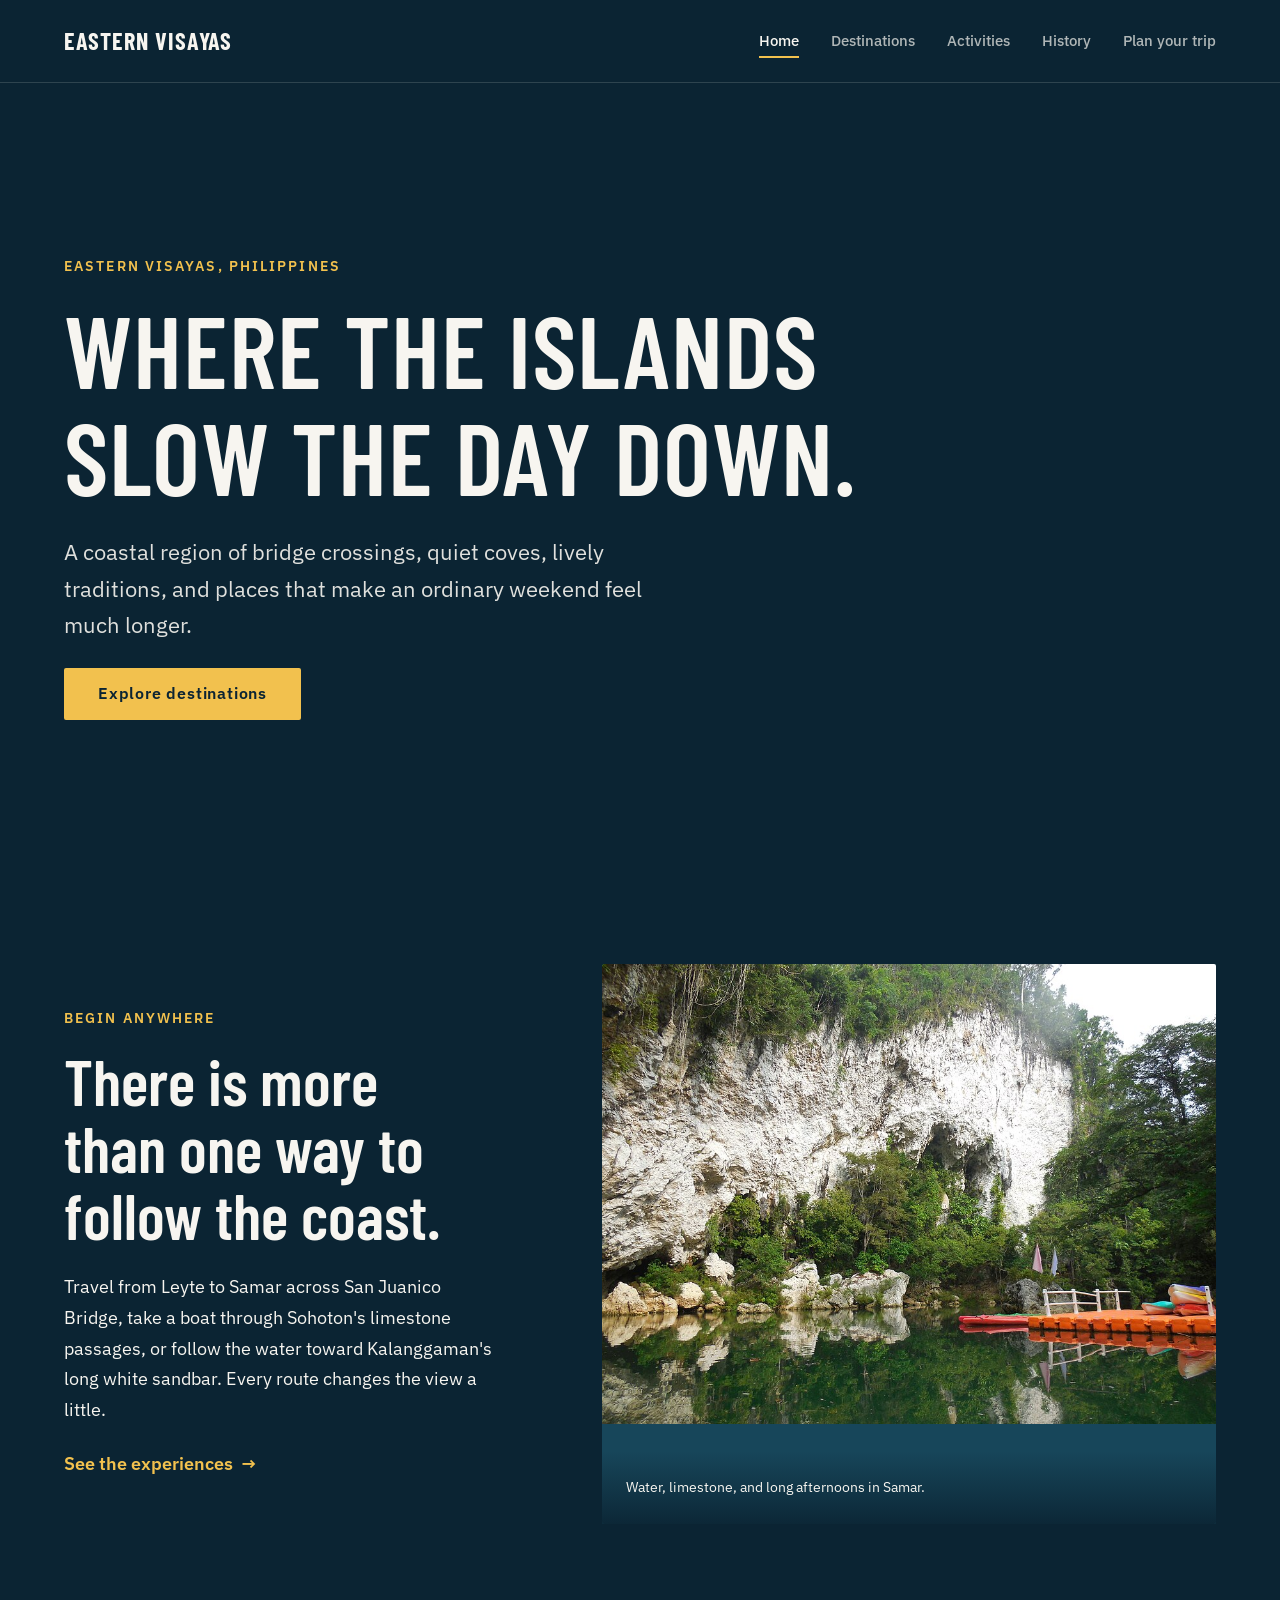
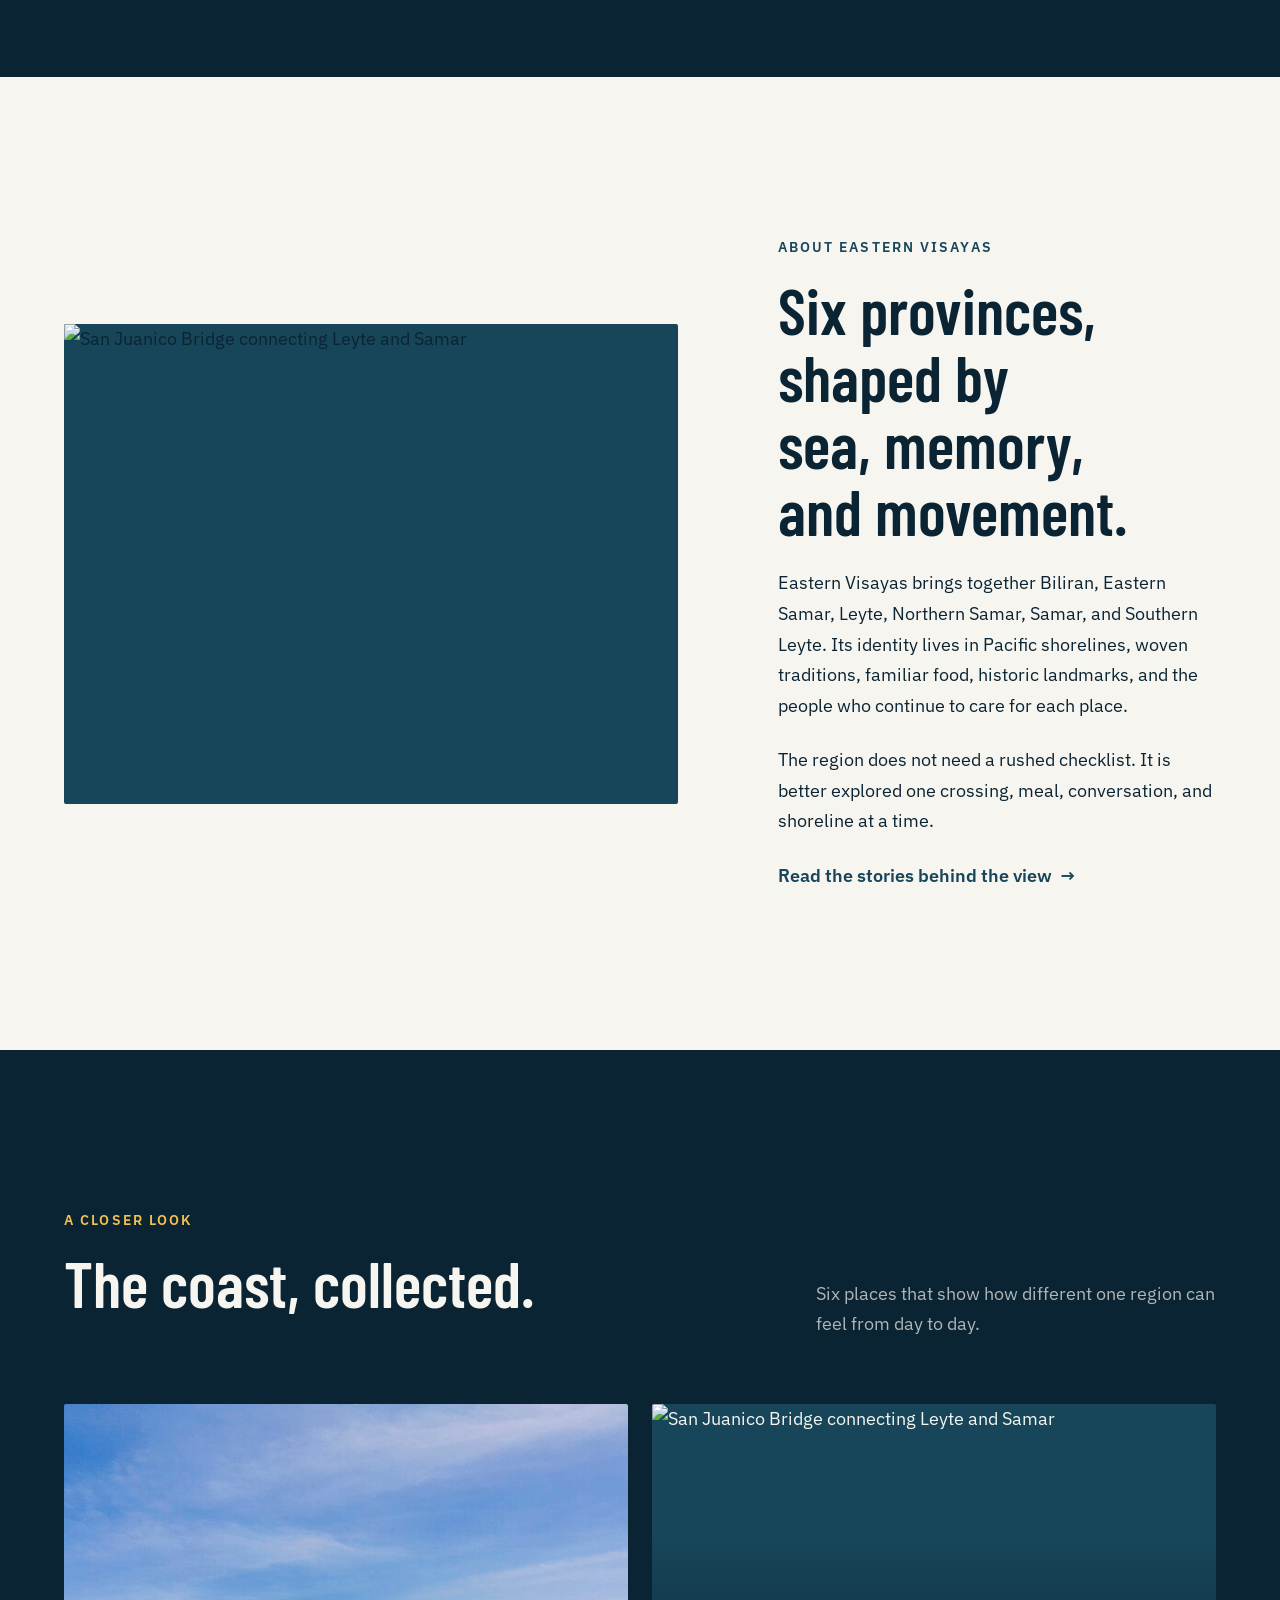
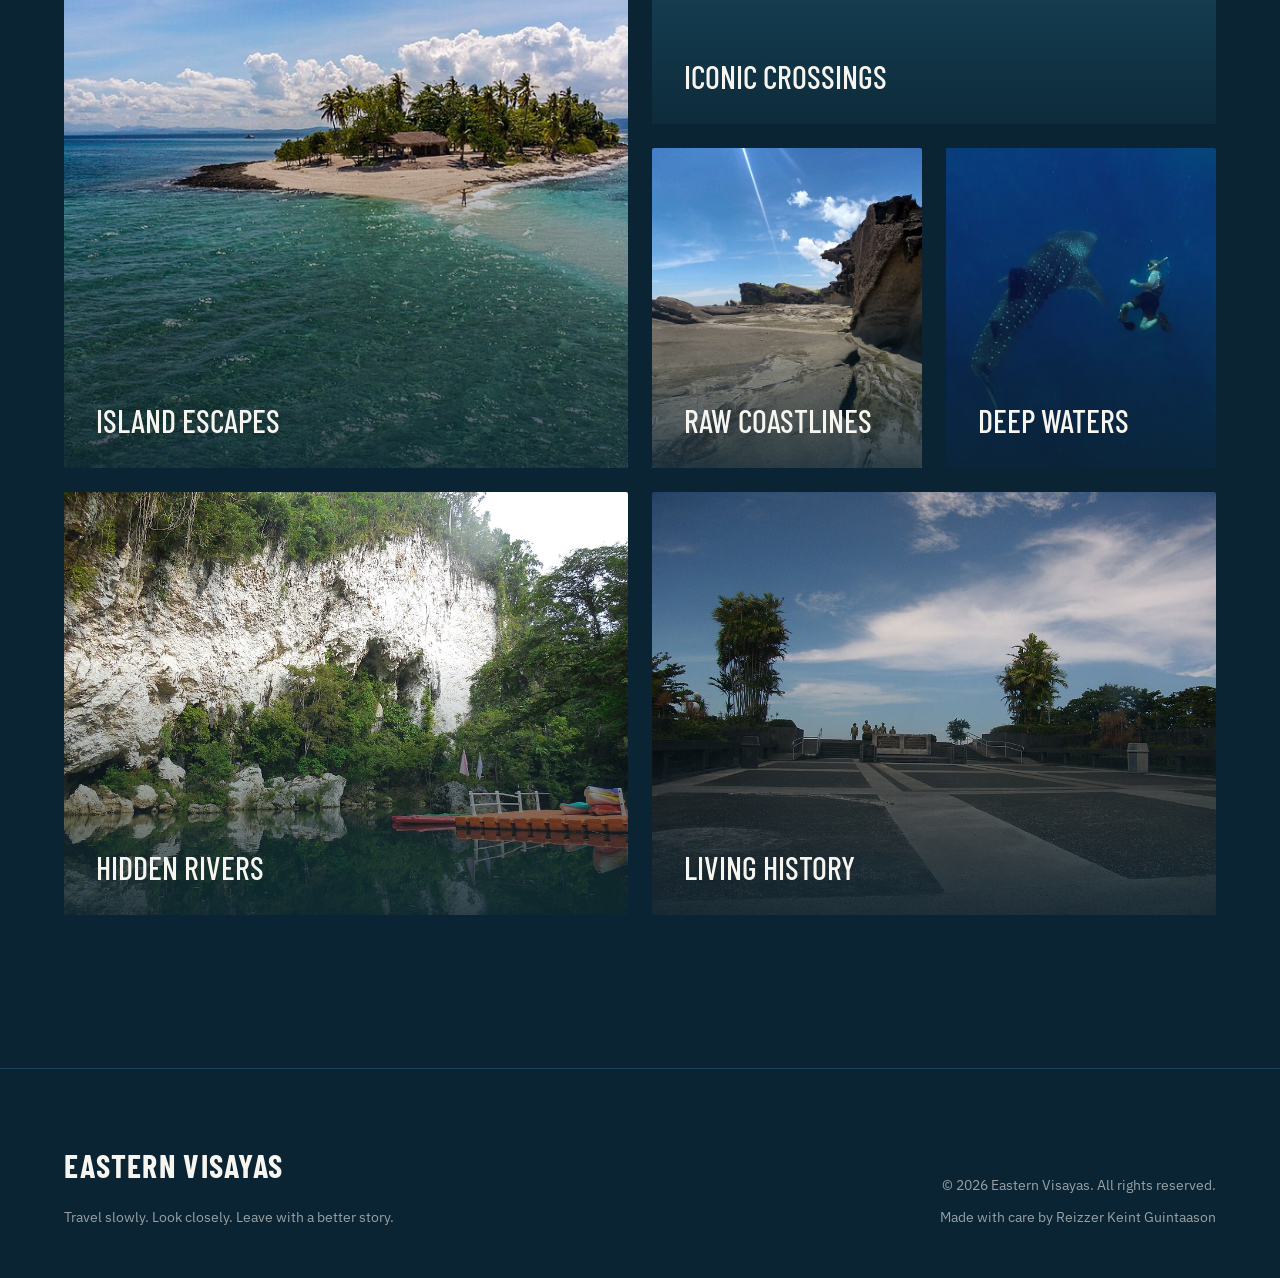
==== index.html @ 848daf83 "Refactor accessibility features and main tag Removed skip link for accessibility and updated main ta" ====
<!DOCTYPE html>
<html lang="en">
<head>
  <meta charset="UTF-8">
  <meta name="viewport" content="width=device-width, initial-scale=1.0">
  <title>Eastern Visayas | Islands, Stories, and Sea</title>
  <link rel="stylesheet" href="style.css">
</head>
<body>
  <header class="site-header">
    <a class="site-brand" href="index.html">Eastern Visayas</a>
    <nav class="main-navigation" aria-label="Main navigation">
      <ul class="nav-list">
        <li><a href="index.html" aria-current="page">Home</a></li>
        <li><a href="destinations.html">Destinations</a></li>
        <li><a href="activities.html">Activities</a></li>
        <li><a href="history.html">History</a></li>
        <li><a href="plan-trip.html">Plan your trip</a></li>
      </ul>
    </nav>
  </header>

  <main>
    <section class="hero">
      <video class="hero-media" autoplay muted loop playsinline poster="san-juanico-bridge.jpg" aria-hidden="true">
        <source src="trip-banner.mp4" type="video/mp4">
      </video>
      <div class="hero-overlay"></div>
      <div class="hero-content content-shell">
        <span class="eyebrow">Eastern Visayas, Philippines</span>
        <h1>Where the islands slow the day down.</h1>
        <p class="hero-copy">A coastal region of bridge crossings, quiet coves, lively traditions, and places that make an ordinary weekend feel much longer.</p>
        <a class="button button-primary" href="destinations.html">Explore destinations</a>
      </div>
    </section>

    <section class="section">
      <div class="content-shell two-column explore-grid">
        <div class="section-copy">
          <span class="eyebrow">Begin anywhere</span>
          <h2>There is more than one way to follow the coast.</h2>
          <p>Travel from Leyte to Samar across San Juanico Bridge, take a boat through Sohoton's limestone passages, or follow the water toward Kalanggaman's long white sandbar. Every route changes the view a little.</p>
          <a class="text-link" href="activities.html">See the experiences</a>
        </div>

        <figure class="image-panel image-panel-tall">
          <img src="sohoton-natural-bridge.jpg" alt="Sohoton Natural Bridge surrounded by lush forest in Samar" loading="lazy">
          <figcaption>Water, limestone, and long afternoons in Samar.</figcaption>
        </figure>
      </div>
    </section>

    <section class="section section-warm">
      <div class="content-shell two-column about-grid">
        <figure class="image-panel image-panel-wide">
          <img src="san-juanico-bridge.jpg" alt="San Juanico Bridge connecting Leyte and Samar" loading="lazy">
        </figure>

        <div class="section-copy">
          <span class="eyebrow">About Eastern Visayas</span>
          <h2>Six provinces, shaped by sea, memory, and movement.</h2>
          <p>Eastern Visayas brings together Biliran, Eastern Samar, Leyte, Northern Samar, Samar, and Southern Leyte. Its identity lives in Pacific shorelines, woven traditions, familiar food, historic landmarks, and the people who continue to care for each place.</p>
          <p>The region does not need a rushed checklist. It is better explored one crossing, meal, conversation, and shoreline at a time.</p>
          <a class="text-link" href="history.html">Read the stories behind the view</a>
        </div>
      </div>
    </section>

    <section class="section" aria-labelledby="gallery-title">
      <div class="content-shell">
        <div class="section-heading-row">
          <div>
            <span class="eyebrow">A closer look</span>
            <h2 id="gallery-title">The coast, collected.</h2>
          </div>
          <p>Six places that show how different one region can feel from day to day.</p>
        </div>

        <div class="photo-gallery">
          <a class="gallery-tile" href="destinations.html">
            <img src="kalanggaman-island.jpg" alt="White sandbar at Kalanggaman Island" loading="lazy">
            <span>Island Escapes</span>
          </a>

          <a class="gallery-tile" href="destinations.html">
            <img src="san-juanico-bridge.jpg" alt="San Juanico Bridge connecting Leyte and Samar" loading="lazy">
            <span>Iconic Crossings</span>
          </a>

          <a class="gallery-tile" href="destinations.html">
            <img src="biri-rock-formations.jpg" alt="Biri Island rock formations along the coast" loading="lazy">
            <span>Raw Coastlines</span>
          </a>

          <a class="gallery-tile" href="activities.html">
            <img src="sogod-bay-whale-shark.jpg" alt="Whale shark in Sogod Bay" loading="lazy">
            <span>Deep Waters</span>
          </a>

          <a class="gallery-tile" href="destinations.html">
            <img src="sohoton-natural-bridge.jpg" alt="Sohoton Natural Bridge in Samar" loading="lazy">
            <span>Hidden Rivers</span>
          </a>

          <a class="gallery-tile" href="history.html">
            <img src="macarthur-landing-park.jpg" alt="MacArthur Landing Memorial Park" loading="lazy">
            <span>Living History</span>
          </a>
        </div>
      </div>
    </section>
  </main>

  <footer class="site-footer">
    <div class="content-shell footer-grid">
      <div>
        <a class="site-brand" href="index.html">Eastern Visayas</a>
        <p>Travel slowly. Look closely. Leave with a better story.</p>
      </div>

      <div class="footer-meta">
        <p>© 2026 Eastern Visayas. All rights reserved.</p>
        <p>Made with care by Reizzer Keint Guintaason</p>
      </div>
    </div>
  </footer>
</body>
</html>
---- style.css ----
@import url("https://fonts.googleapis.com/css2?family=Barlow+Condensed:wght@400;500;600;700&family=IBM+Plex+Sans:wght@300;400;500;600&display=swap");

:root {
  --navy: #0B2433;
  --ocean-blue: #17465A;
  --cyan: #A9DCE5;
  --gold: #F2C14E;
  --off-white: #F7F5F0;
  
  --bg-dark: var(--navy);
  --text-light: var(--off-white);
  --bg-light: var(--off-white);
  --text-dark: var(--navy);
  
  --line-light: rgba(247, 245, 240, 0.15);
  --line-dark: rgba(11, 36, 51, 0.15);

  --heading: "Barlow Condensed", Arial, sans-serif;
  --body: "IBM Plex Sans", Arial, sans-serif;
  --shell: 1240px;
  --gutter: clamp(24px, 5vw, 80px);
  
  --ease: cubic-bezier(0.25, 1, 0.5, 1);
  --transition-fast: 0.25s var(--ease);
  --transition-slow: 0.6s var(--ease);
}

*, *::before, *::after { box-sizing: border-box; }
html { scroll-behavior: smooth; scroll-padding-top: 90px; }
body {
  margin: 0; min-width: 320px; overflow-x: hidden;
  background: var(--bg-dark); color: var(--text-light);
  font: 400 1.125rem/1.7 var(--body); -webkit-font-smoothing: antialiased;
}
img, video { display: block; max-width: 100%; height: auto; }
a { color: inherit; text-decoration-skip-ink: auto; }
button, input, textarea { font: inherit; }
.content-shell { width: min(var(--shell), calc(100% - (var(--gutter) * 2))); margin-inline: auto; }
.narrow-copy { max-width: 760px; }

h1, h2, h3 { font-family: var(--heading); font-weight: 600; line-height: 1.05; text-wrap: balance; margin: 0 0 24px; }
h1 { font-size: clamp(3.5rem, 8vw, 7.5rem); letter-spacing: 0.01em; text-transform: uppercase; }
h2 { font-size: clamp(2.5rem, 5vw, 4.5rem); }
h3 { font-size: clamp(1.75rem, 3vw, 2.5rem); }
p { margin: 0 0 24px; }
.eyebrow { display: inline-block; margin: 0 0 16px; color: var(--gold); font-family: var(--body); font-size: 0.875rem; font-weight: 600; letter-spacing: 0.15em; text-transform: uppercase; }
.section-warm .eyebrow { color: var(--ocean-blue); }

.site-header { position: fixed; z-index: 100; top: 0; left: 0; width: 100%; display: flex; align-items: center; justify-content: space-between; padding: 24px var(--gutter); background: var(--navy); border-bottom: 1px solid var(--line-light); transition: padding var(--transition-fast); }
.site-brand { color: var(--off-white); font: 700 1.5rem/1 var(--heading); letter-spacing: 0.04em; text-transform: uppercase; text-decoration: none; }
.nav-list { display: flex; gap: 32px; margin: 0; padding: 0; list-style: none; }
.nav-list a { position: relative; display: block; padding: 4px 0; color: rgba(247, 245, 240, 0.7); font-family: var(--body); font-size: 0.95rem; font-weight: 500; text-decoration: none; transition: color var(--transition-fast); }
.nav-list a::after { content: ""; position: absolute; bottom: 0; left: 0; width: 100%; height: 2px; background: var(--gold); transform: scaleX(0); transform-origin: right; transition: transform var(--transition-fast); }
.nav-list a:hover, .nav-list a:focus-visible, .nav-list a[aria-current="page"] { color: var(--off-white); outline: none; }
.nav-list a:hover::after, .nav-list a[aria-current="page"]::after { transform: scaleX(1); transform-origin: left; }

.button { display: inline-flex; align-items: center; justify-content: center; min-height: 52px; padding: 0 32px; font-family: var(--body); font-size: 1rem; font-weight: 600; letter-spacing: 0.05em; text-decoration: none; border-radius: 2px; transition: background var(--transition-fast), transform var(--transition-fast); }
.button-primary { background: var(--gold); color: var(--navy); border: 2px solid var(--gold); }
.button-primary:hover, .button-primary:focus-visible { background: transparent; color: var(--gold); transform: translateY(-2px); }
.button-secondary { background: transparent; color: var(--off-white); border: 2px solid var(--off-white); }
.button-secondary:hover, .button-secondary:focus-visible { background: var(--off-white); color: var(--navy); transform: translateY(-2px); }
.text-link { display: inline-flex; align-items: center; gap: 8px; color: var(--gold); font-weight: 600; text-decoration: none; padding-bottom: 4px; border-bottom: 1px solid transparent; transition: all var(--transition-fast); }
.text-link::after { content: "→"; transition: transform var(--transition-fast); }
.text-link:hover, .text-link:focus-visible { border-bottom-color: var(--gold); }
.text-link:hover::after { transform: translateX(4px); }
.section-warm .text-link { color: var(--ocean-blue); }
.section-warm .text-link:hover { border-bottom-color: var(--ocean-blue); }

@keyframes textMaskReveal { 0% { opacity: 0; clip-path: polygon(0 100%, 100% 100%, 100% 100%, 0 100%); transform: translateY(40px); } 100% { opacity: 1; clip-path: polygon(0 -20%, 100% -20%, 100% 120%, 0 120%); transform: translateY(0); } }
@keyframes fadeUp { 0% { opacity: 0; transform: translateY(20px); } 100% { opacity: 1; transform: translateY(0); } }

.hero { position: relative; isolation: isolate; min-height: 90svh; display: grid; align-items: end; overflow: hidden; padding-top: 100px; }
.page-hero { min-height: 65svh; }
.hero-media { position: absolute; z-index: -2; inset: 0; width: 100%; height: 100%; object-fit: cover; }
.hero-overlay { position: absolute; z-index: -1; inset: 0; background: linear-gradient(0deg, var(--navy) 0%, rgba(11, 36, 51, 0.4) 60%, rgba(11, 36, 51, 0.7) 100%); }
.hero-content { padding-bottom: clamp(60px, 10vh, 120px); }
.hero-copy { max-width: 600px; margin-top: 24px; color: rgba(247, 245, 240, 0.9); font-size: clamp(1.125rem, 2vw, 1.35rem); }
.hero-content .eyebrow { animation: textMaskReveal 0.8s cubic-bezier(0.16, 1, 0.3, 1) 0.2s both; }
.hero-content h1 { animation: textMaskReveal 1s cubic-bezier(0.16, 1, 0.3, 1) 0.4s both; }
.hero-content .hero-copy { animation: fadeUp 1s cubic-bezier(0.16, 1, 0.3, 1) 0.6s both; }
.hero-content .button { animation: fadeUp 1s cubic-bezier(0.16, 1, 0.3, 1) 0.8s both; }

.section { position: relative; padding: clamp(80px, 12vw, 160px) 0; }
.section-warm { background: var(--bg-light); color: var(--text-dark); }
.section-warm h1, .section-warm h2, .section-warm h3 { color: var(--text-dark); }
.two-column { display: grid; grid-template-columns: 1fr 1fr; gap: clamp(48px, 8vw, 100px); align-items: center; }
.explore-grid { grid-template-columns: 5fr 7fr; }
.about-grid { grid-template-columns: 7fr 5fr; }

.image-panel { margin: 0; position: relative; overflow: hidden; background: var(--ocean-blue); border-radius: 2px; }
.image-panel img { width: 100%; height: 100%; object-fit: cover; transition: transform 1.2s cubic-bezier(0.25, 1, 0.5, 1); }
.image-panel:hover img { transform: scale(1.04); }
.image-panel-tall { min-height: 560px; }
.image-panel-wide { min-height: 480px; }
.image-panel figcaption { position: absolute; bottom: 0; left: 0; width: 100%; padding: 24px; color: var(--off-white); background: linear-gradient(0deg, rgba(11, 36, 51, 0.9), transparent); font-size: 0.9rem; }
.section-heading-row { display: flex; align-items: flex-end; justify-content: space-between; gap: 40px; margin-bottom: 64px; }
.section-heading-row > div { max-width: 700px; }
.section-heading-row > p { max-width: 400px; margin: 0; color: rgba(247, 245, 240, 0.7); }

.photo-gallery { display: grid; grid-template-columns: repeat(4, 1fr); gap: 24px; }
.gallery-tile { position: relative; min-height: 320px; overflow: hidden; color: var(--off-white); text-decoration: none; background: var(--ocean-blue); border-radius: 2px; }
.photo-gallery .gallery-tile:nth-child(1) { grid-column: 1 / 3; grid-row: 1 / 3; min-height: 100%; }
.photo-gallery .gallery-tile:nth-child(2) { grid-column: 3 / 5; }
.photo-gallery .gallery-tile:nth-child(3) { grid-column: 3 / 4; }
.photo-gallery .gallery-tile:nth-child(4) { grid-column: 4 / 5; }
.photo-gallery .gallery-tile:nth-child(5) { grid-column: 1 / 3; }
.photo-gallery .gallery-tile:nth-child(6) { grid-column: 3 / 5; }
.gallery-tile img { width: 100%; height: 100%; object-fit: cover; transition: transform var(--transition-slow); }
.gallery-tile::after { content: ""; position: absolute; inset: 0; background: linear-gradient(0deg, var(--navy), transparent 60%); opacity: 0.8; transition: opacity var(--transition-fast); }
.gallery-tile span { position: absolute; z-index: 1; bottom: 32px; left: 32px; font: 500 2rem/1 var(--heading); text-transform: uppercase; transition: color var(--transition-fast); }
.gallery-tile:hover img, .gallery-tile:focus-visible img { transform: scale(1.05); }
.gallery-tile:hover::after { opacity: 0.95; }
.gallery-tile:hover span, .gallery-tile:focus-visible span { color: var(--gold); }
.gallery-tile:focus-visible { outline: 3px solid var(--cyan); outline-offset: 4px; }

.destination-list .content-shell { display: flex; flex-direction: column; gap: clamp(80px, 12vw, 140px); }
.destination-feature { display: grid; grid-template-columns: 6fr 5fr; align-items: center; gap: 40px; }
.destination-feature.reverse { grid-template-columns: 5fr 6fr; }
.destination-feature img { width: 100%; height: 520px; object-fit: cover; box-shadow: 0 20px 40px rgba(0,0,0,0.3); }
.destination-feature.reverse img { order: 2; }
.destination-copy { padding: 48px; background: var(--ocean-blue); border-left: 4px solid var(--gold); }
.destination-feature.reverse .destination-copy { border-left: none; border-right: 4px solid var(--gold); }
.destination-copy p:not(.eyebrow) { color: rgba(247, 245, 240, 0.8); }

.activity-grid { display: grid; grid-template-columns: repeat(2, 1fr); gap: clamp(40px, 6vw, 80px); }
.activity-feature { display: flex; flex-direction: column; background: var(--ocean-blue); border: 1px solid var(--line-light); transition: transform 0.4s cubic-bezier(0.16, 1, 0.3, 1), box-shadow 0.4s ease; }
.activity-feature:hover { transform: translateY(-8px); box-shadow: 0 20px 40px rgba(0, 0, 0, 0.4); border-color: var(--cyan); }
.activity-feature img { width: 100%; height: 340px; object-fit: cover; }
.activity-feature > div { padding: 40px; }
.activity-feature ul { list-style: none; padding: 0; margin: 0; border-top: 1px solid var(--line-light); }
.activity-feature li { padding: 16px 0; border-bottom: 1px solid var(--line-light); color: rgba(247, 245, 240, 0.8); font-size: 0.95rem; }

/* REVERTED CLEAN HISTORY */
.history-page { padding: clamp(60px, 8vw, 100px) 0; }
.history-opening { max-width: 800px; margin-bottom: 80px; }
.archive-route { position: relative; display: grid; gap: 80px; padding-left: clamp(40px, 8vw, 120px); }
.archive-route-line { position: absolute; top: 0; bottom: 0; left: 20px; width: 2px; background: var(--ocean-blue); }
.archive-entry { position: relative; display: grid; grid-template-columns: minmax(0, 1fr); gap: 24px; }
.archive-marker { position: sticky; top: 120px; z-index: 10; width: 20px; height: 20px; background: var(--navy); border: 4px solid var(--gold); border-radius: 50%; margin-left: calc(-1 * clamp(40px, 8vw, 120px) + 11px); }
.archive-marker strong { position: absolute; top: -8px; left: 40px; color: var(--gold); font-family: var(--heading); font-size: 2.5rem; line-height: 1; text-shadow: 0 4px 12px rgba(11, 36, 51, 0.5); }
.archive-entry-content { max-width: 760px; padding-top: 40px; }
.archive-type { color: var(--cyan); font-size: 0.85rem; font-weight: 600; text-transform: uppercase; letter-spacing: 0.1em; margin-bottom: 16px; }
.archive-image { width: 100%; height: 420px; object-fit: cover; margin: 32px 0; border-bottom: 4px solid var(--ocean-blue); }
.archive-note { background: var(--ocean-blue); padding: 32px; margin-top: 32px; border-left: 4px solid var(--cyan); }
.archive-note span { display: block; color: var(--cyan); font-size: 0.85rem; font-weight: 600; text-transform: uppercase; margin-bottom: 8px; }
.archive-note p { margin: 0; font-size: 1.25rem; font-weight: 500; }

.trip-opening { text-align: center; max-width: 760px; margin: 0 auto; padding: clamp(80px, 12vw, 140px) 0; }
.trip-itinerary-section { padding-bottom: clamp(80px, 12vw, 140px); }
.table-wrapper { overflow-x: auto; }
.itinerary-table { width: 100%; min-width: 760px; border-collapse: collapse; }
.itinerary-table th, .itinerary-table td { padding: 32px 24px; text-align: left; vertical-align: top; border-bottom: 1px solid var(--line-light); }
.itinerary-table thead th { color: var(--cyan); font-family: var(--body); font-size: 0.9rem; text-transform: uppercase; letter-spacing: 0.1em; border-bottom: 2px solid var(--ocean-blue); }
.itinerary-table tbody th { color: var(--gold); font-family: var(--heading); font-size: 2rem; font-weight: 500; width: 15%; }
.itinerary-table td { color: rgba(247, 245, 240, 0.85); width: 28%; }
.trip-form-section { background: var(--ocean-blue); padding: clamp(60px, 8vw, 100px); }
.trip-form-intro { margin-bottom: 48px; }
.contact-form { display: grid; grid-template-columns: 1fr 1fr; gap: 32px; }
.form-group { display: flex; flex-direction: column; }
.form-group-wide { grid-column: 1 / -1; }
.form-label { color: var(--cyan); font-size: 0.875rem; font-weight: 600; text-transform: uppercase; letter-spacing: 0.05em; margin-bottom: 12px; }
.form-input { width: 100%; padding: 16px; background: var(--navy); color: var(--off-white); border: 1px solid var(--line-light); border-radius: 2px; transition: border-color var(--transition-fast); }
.form-input:focus { outline: none; border-color: var(--gold); box-shadow: 0 0 0 1px var(--gold); }
.form-textarea { resize: vertical; min-height: 120px; }
.form-button { justify-self: start; padding: 16px 40px; background: var(--gold); color: var(--navy); font-family: var(--body); font-weight: 600; font-size: 1rem; letter-spacing: 0.05em; border: none; cursor: pointer; transition: background var(--transition-fast), transform var(--transition-fast); }
.form-button:hover, .form-button:focus-visible { background: var(--off-white); transform: translateY(-2px); }

.site-footer { padding: 80px 0 40px; background: var(--navy); border-top: 1px solid var(--ocean-blue); }
.footer-grid { display: flex; justify-content: space-between; align-items: flex-end; gap: 40px; }
.site-footer .site-brand { display: inline-block; margin-bottom: 24px; font-size: 2rem; color: var(--off-white); }
.site-footer p { margin: 0 0 8px; color: rgba(247, 245, 240, 0.6); font-size: 0.9rem; }
.footer-meta { text-align: right; }

@media (max-width: 992px) {
  .two-column, .explore-grid, .about-grid, .destination-feature, .destination-feature.reverse { grid-template-columns: 1fr; gap: 40px; }
  .destination-feature.reverse img { order: 0; }
  .image-panel-tall, .image-panel-wide { min-height: 400px; }
  .destination-feature img { height: 400px; }
  .photo-gallery { grid-template-columns: repeat(2, 1fr); }
  .photo-gallery .gallery-tile:nth-child(1) { grid-column: 1 / 3; grid-row: auto; min-height: 400px; }
  .photo-gallery .gallery-tile:nth-child(2) { grid-column: 1 / 3; }
  .photo-gallery .gallery-tile:nth-child(3) { grid-column: 1 / 2; }
  .photo-gallery .gallery-tile:nth-child(4) { grid-column: 2 / 3; }
  .photo-gallery .gallery-tile:nth-child(5) { grid-column: 1 / 3; }
  .photo-gallery .gallery-tile:nth-child(6) { grid-column: 1 / 3; }
  .section-heading-row { flex-direction: column; align-items: flex-start; gap: 24px; }
}

@media (max-width: 768px) {
  .site-header { flex-direction: column; align-items: flex-start; padding: 20px var(--gutter); gap: 16px; }
  .nav-list { width: 100%; overflow-x: auto; padding-bottom: 8px; gap: 24px; }
  .activity-grid { grid-template-columns: 1fr; }
  .archive-route { padding-left: 60px; }
  .archive-marker { left: -49px; }
  .contact-form { grid-template-columns: 1fr; }
  .footer-grid { flex-direction: column; align-items: flex-start; }
  .footer-meta { text-align: left; }
}  

@media (prefers-reduced-motion: reduce) {
  html {
    scroll-behavior: auto;
  }

  *,
  *::before,
  *::after {
    animation-duration: 0.01ms !important;
    animation-iteration-count: 1 !important;
    transition-duration: 0.01ms !important;
  }
}

.nav-list a:focus-visible,
.site-brand:focus-visible,
.text-link:focus-visible,
.button:focus-visible,
.form-button:focus-visible {

.skip-link {
  position: fixed;
  top: -5rem;
  left: var(--gutter, 1rem);
  z-index: 2000;
  padding: 0.75rem 1rem;
  background: var(--gold);
  color: var(--navy);
  text-decoration: none;
}

.skip-link:focus {
  top: 1rem;
}

.skip-link:focus-visible {
  outline: 3px solid var(--navy);
  outline-offset: 3px;
}
  outline: 3px solid var(--gold);
  outline-offset: 4px;
}
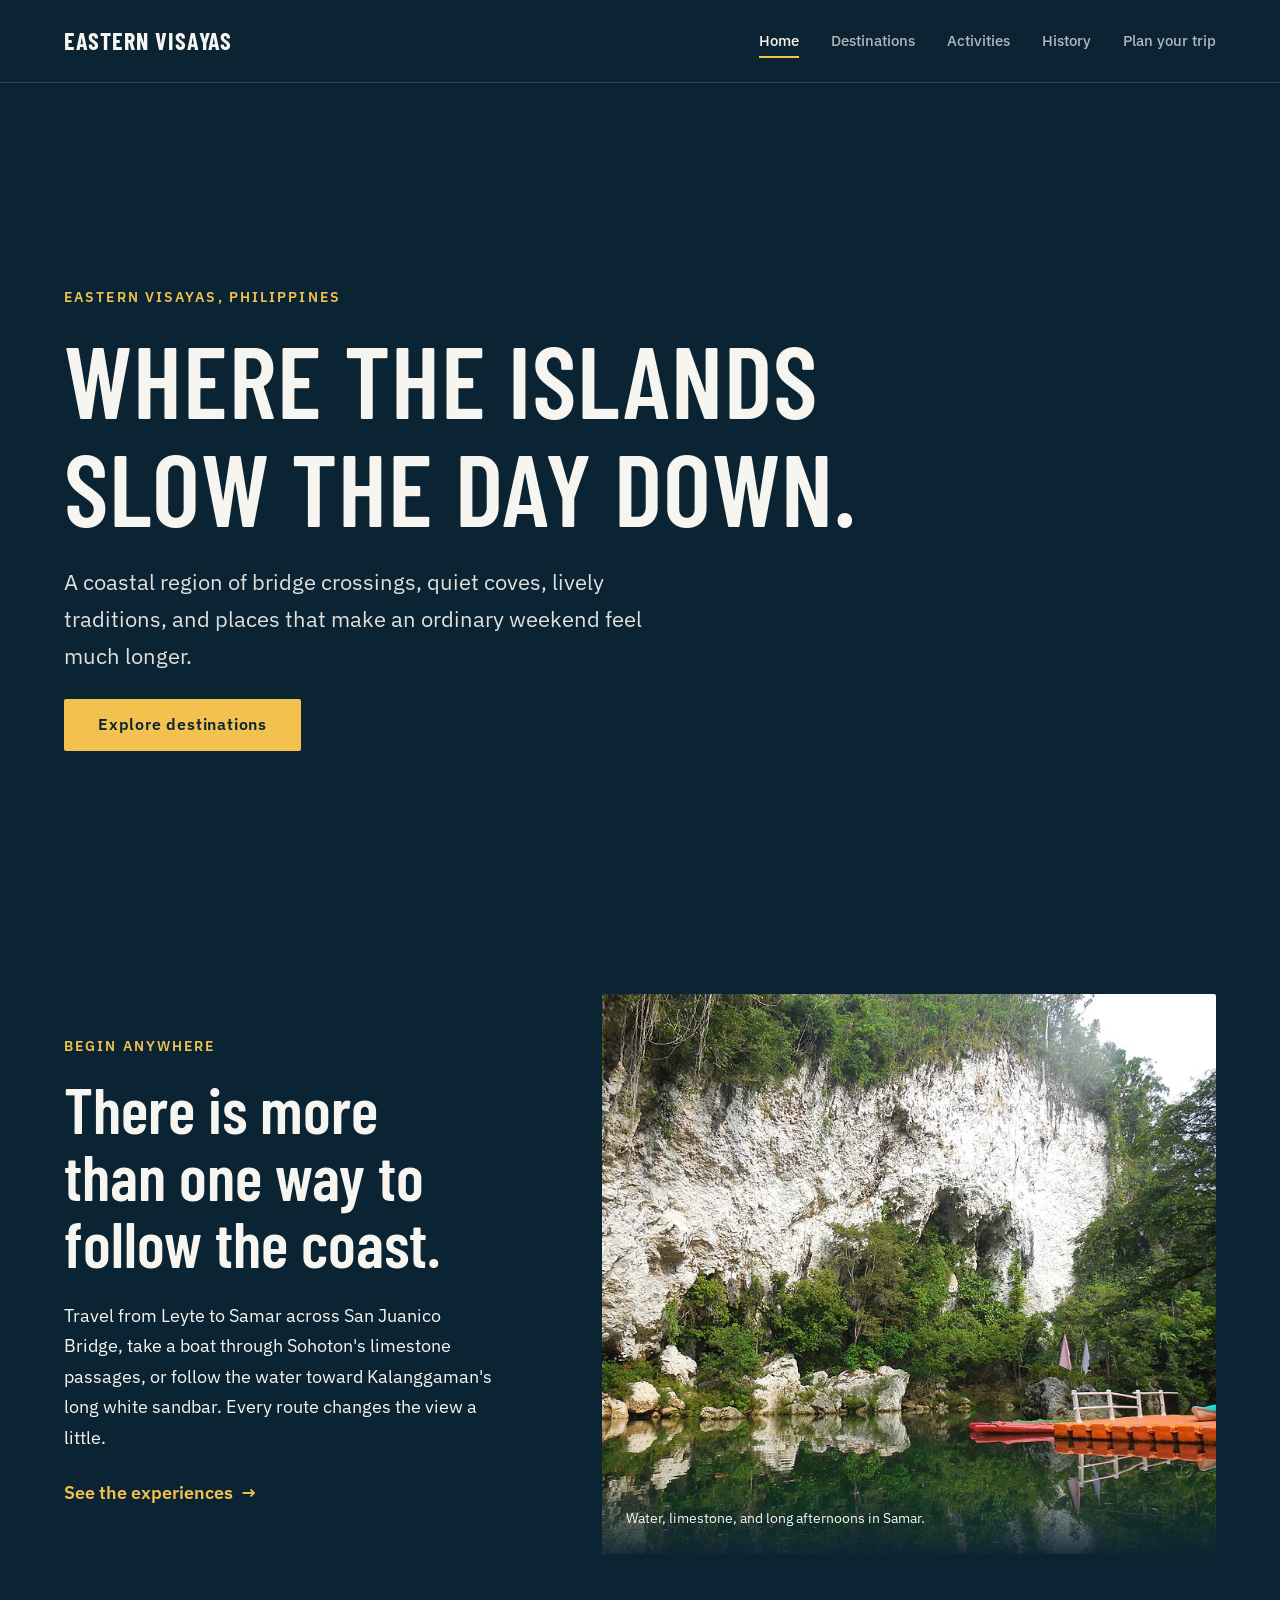
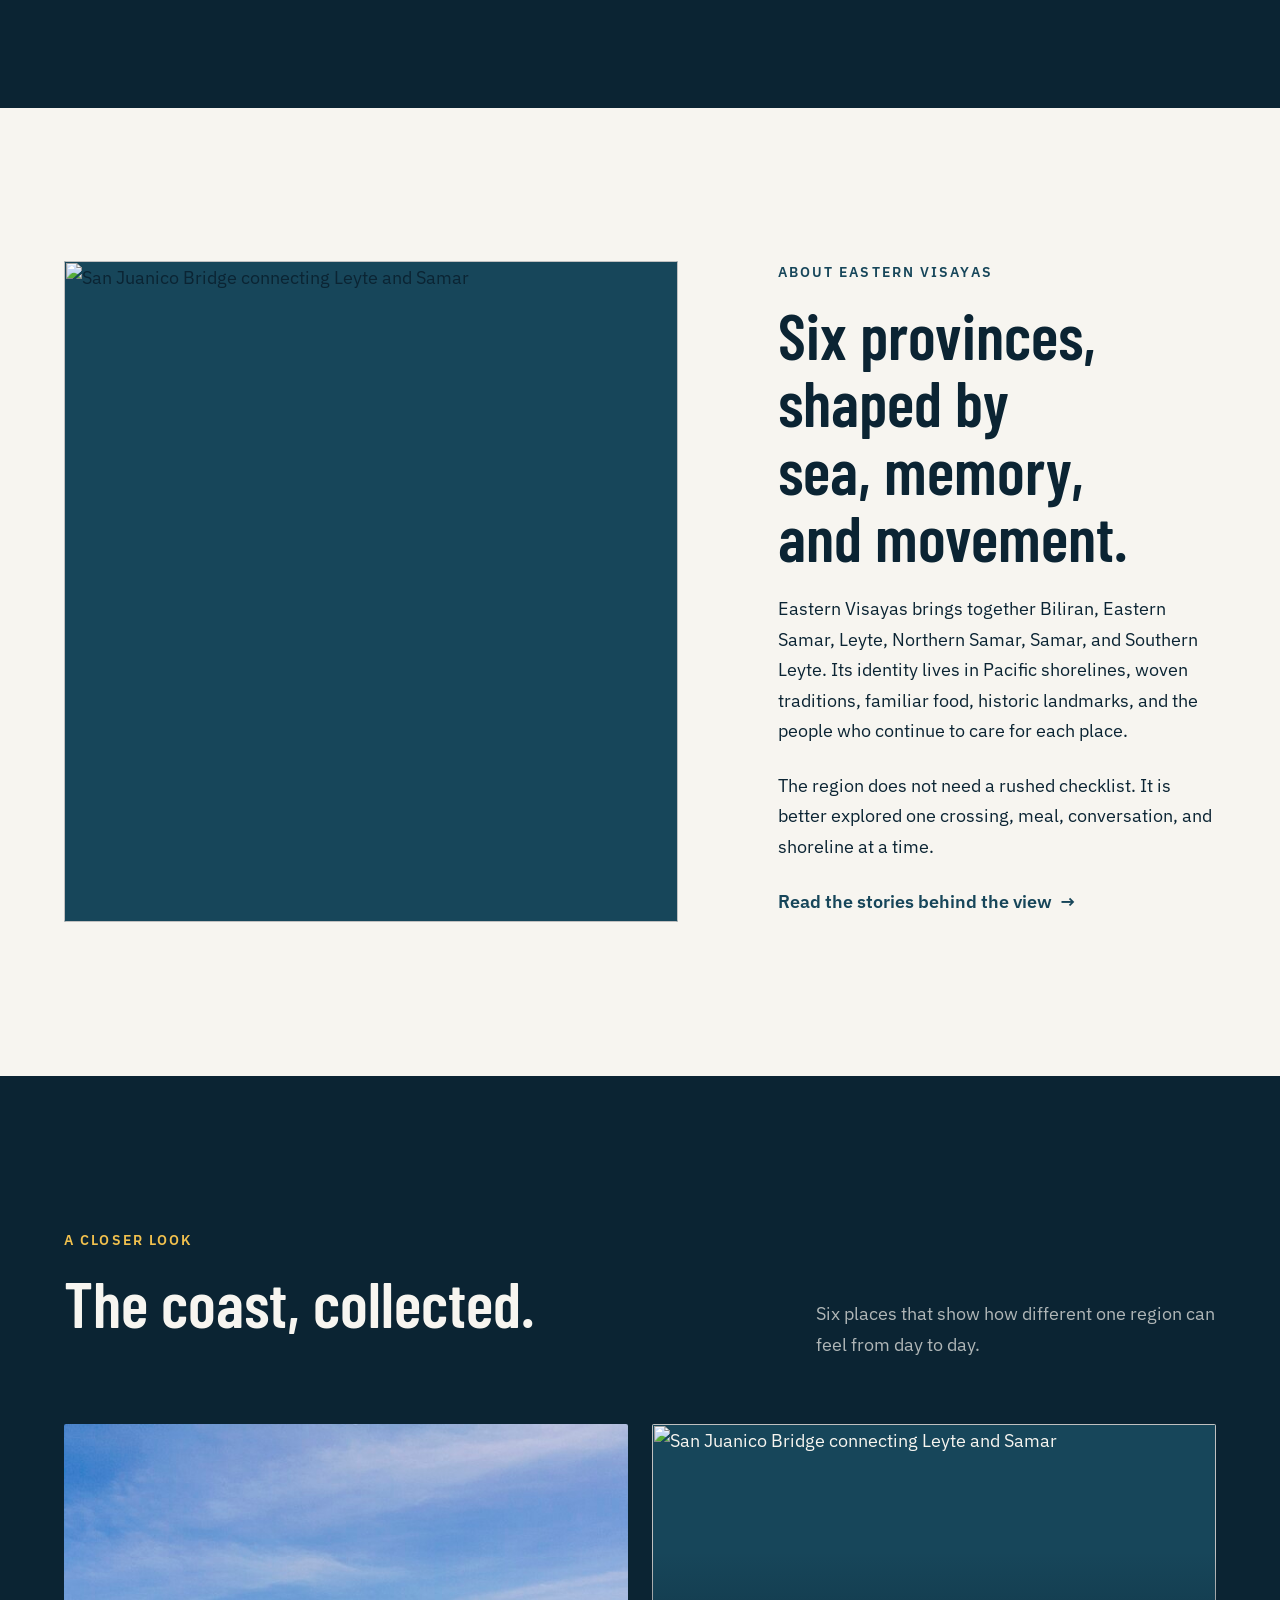
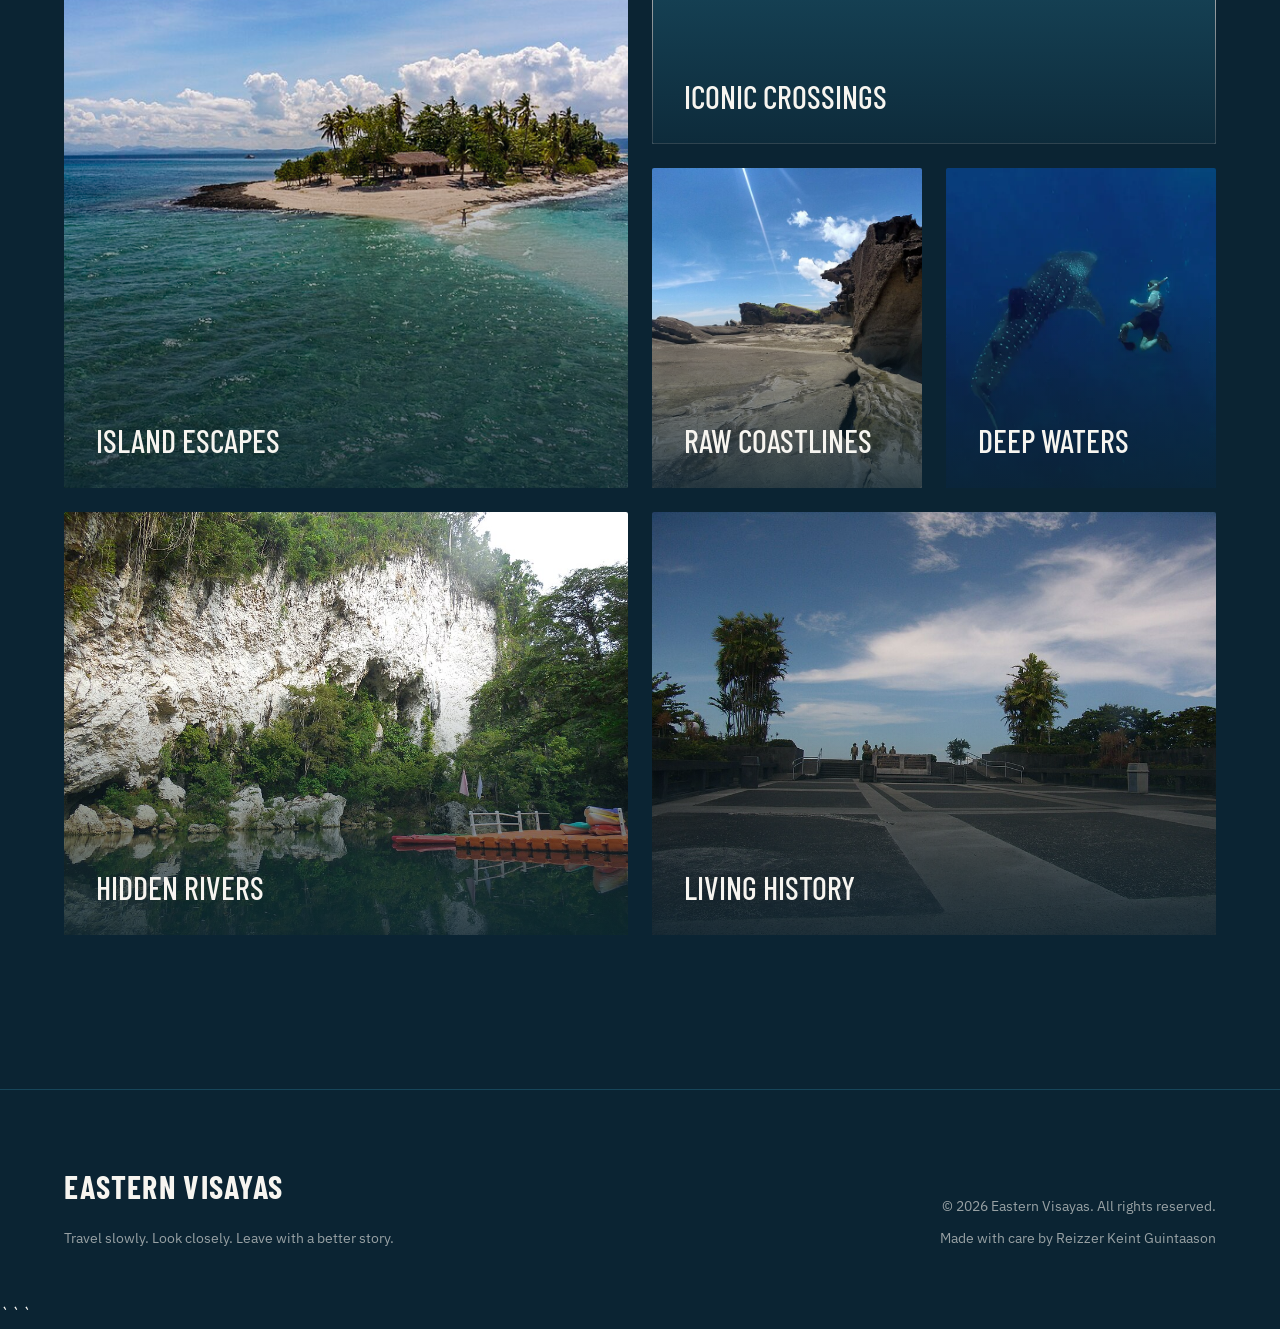
==== commit ebc9ee91: "Improve HTML formatting and structure Refactor HTML structure for better readability and maintainabi" ====
--- a/index.html
+++ b/index.html
@@ -1,3 +1,4 @@
+```html
 <!DOCTYPE html>
 <html lang="en">
 <head>
@@ -22,15 +23,30 @@
 
   <main>
     <section class="hero">
-      <video class="hero-media" autoplay muted loop playsinline poster="san-juanico-bridge.jpg" aria-hidden="true">
-        <source src="trip-banner.mp4" type="video/mp4">
+      <video
+        class="hero-media"
+        autoplay
+        muted
+        loop
+        playsinline
+        poster="san-juanico-bridge.jpg"
+        aria-hidden="true"
+      >
+        <source src="Assets/Videos/eastern-visayas-hero.mp4" type="video/mp4">
       </video>
+
       <div class="hero-overlay"></div>
+
       <div class="hero-content content-shell">
         <span class="eyebrow">Eastern Visayas, Philippines</span>
         <h1>Where the islands slow the day down.</h1>
-        <p class="hero-copy">A coastal region of bridge crossings, quiet coves, lively traditions, and places that make an ordinary weekend feel much longer.</p>
-        <a class="button button-primary" href="destinations.html">Explore destinations</a>
+        <p class="hero-copy">
+          A coastal region of bridge crossings, quiet coves, lively traditions,
+          and places that make an ordinary weekend feel much longer.
+        </p>
+        <a class="button button-primary" href="destinations.html">
+          Explore destinations
+        </a>
       </div>
     </section>
 
@@ -39,12 +55,20 @@
         <div class="section-copy">
           <span class="eyebrow">Begin anywhere</span>
           <h2>There is more than one way to follow the coast.</h2>
-          <p>Travel from Leyte to Samar across San Juanico Bridge, take a boat through Sohoton's limestone passages, or follow the water toward Kalanggaman's long white sandbar. Every route changes the view a little.</p>
+          <p>
+            Travel from Leyte to Samar across San Juanico Bridge, take a boat
+            through Sohoton's limestone passages, or follow the water toward
+            Kalanggaman's long white sandbar. Every route changes the view a little.
+          </p>
           <a class="text-link" href="activities.html">See the experiences</a>
         </div>
 
         <figure class="image-panel image-panel-tall">
-          <img src="sohoton-natural-bridge.jpg" alt="Sohoton Natural Bridge surrounded by lush forest in Samar" loading="lazy">
+          <img
+            src="sohoton-natural-bridge.jpg"
+            alt="Sohoton Natural Bridge surrounded by lush forest in Samar"
+            loading="lazy"
+          >
           <figcaption>Water, limestone, and long afternoons in Samar.</figcaption>
         </figure>
       </div>
@@ -53,15 +77,29 @@
     <section class="section section-warm">
       <div class="content-shell two-column about-grid">
         <figure class="image-panel image-panel-wide">
-          <img src="san-juanico-bridge.jpg" alt="San Juanico Bridge connecting Leyte and Samar" loading="lazy">
+          <img
+            src="san-juanico-bridge.jpg"
+            alt="San Juanico Bridge connecting Leyte and Samar"
+            loading="lazy"
+          >
         </figure>
 
         <div class="section-copy">
           <span class="eyebrow">About Eastern Visayas</span>
           <h2>Six provinces, shaped by sea, memory, and movement.</h2>
-          <p>Eastern Visayas brings together Biliran, Eastern Samar, Leyte, Northern Samar, Samar, and Southern Leyte. Its identity lives in Pacific shorelines, woven traditions, familiar food, historic landmarks, and the people who continue to care for each place.</p>
-          <p>The region does not need a rushed checklist. It is better explored one crossing, meal, conversation, and shoreline at a time.</p>
-          <a class="text-link" href="history.html">Read the stories behind the view</a>
+          <p>
+            Eastern Visayas brings together Biliran, Eastern Samar, Leyte,
+            Northern Samar, Samar, and Southern Leyte. Its identity lives in
+            Pacific shorelines, woven traditions, familiar food, historic
+            landmarks, and the people who continue to care for each place.
+          </p>
+          <p>
+            The region does not need a rushed checklist. It is better explored
+            one crossing, meal, conversation, and shoreline at a time.
+          </p>
+          <a class="text-link" href="history.html">
+            Read the stories behind the view
+          </a>
         </div>
       </div>
     </section>
@@ -73,7 +111,9 @@
             <span class="eyebrow">A closer look</span>
             <h2 id="gallery-title">The coast, collected.</h2>
           </div>
-          <p>Six places that show how different one region can feel from day to day.</p>
+          <p>
+            Six places that show how different one region can feel from day to day.
+          </p>
         </div>
 
         <div class="photo-gallery">
@@ -126,3 +166,4 @@
   </footer>
 </body>
 </html>
+```
--- a/style.css
+++ b/style.css
@@ -196,46 +196,3 @@
   .footer-grid { flex-direction: column; align-items: flex-start; }
   .footer-meta { text-align: left; }
 }  
-
-@media (prefers-reduced-motion: reduce) {
-  html {
-    scroll-behavior: auto;
-  }
-
-  *,
-  *::before,
-  *::after {
-    animation-duration: 0.01ms !important;
-    animation-iteration-count: 1 !important;
-    transition-duration: 0.01ms !important;
-  }
-}
-
-.nav-list a:focus-visible,
-.site-brand:focus-visible,
-.text-link:focus-visible,
-.button:focus-visible,
-.form-button:focus-visible {
-
-.skip-link {
-  position: fixed;
-  top: -5rem;
-  left: var(--gutter, 1rem);
-  z-index: 2000;
-  padding: 0.75rem 1rem;
-  background: var(--gold);
-  color: var(--navy);
-  text-decoration: none;
-}
-
-.skip-link:focus {
-  top: 1rem;
-}
-
-.skip-link:focus-visible {
-  outline: 3px solid var(--navy);
-  outline-offset: 3px;
-}
-  outline: 3px solid var(--gold);
-  outline-offset: 4px;
-}
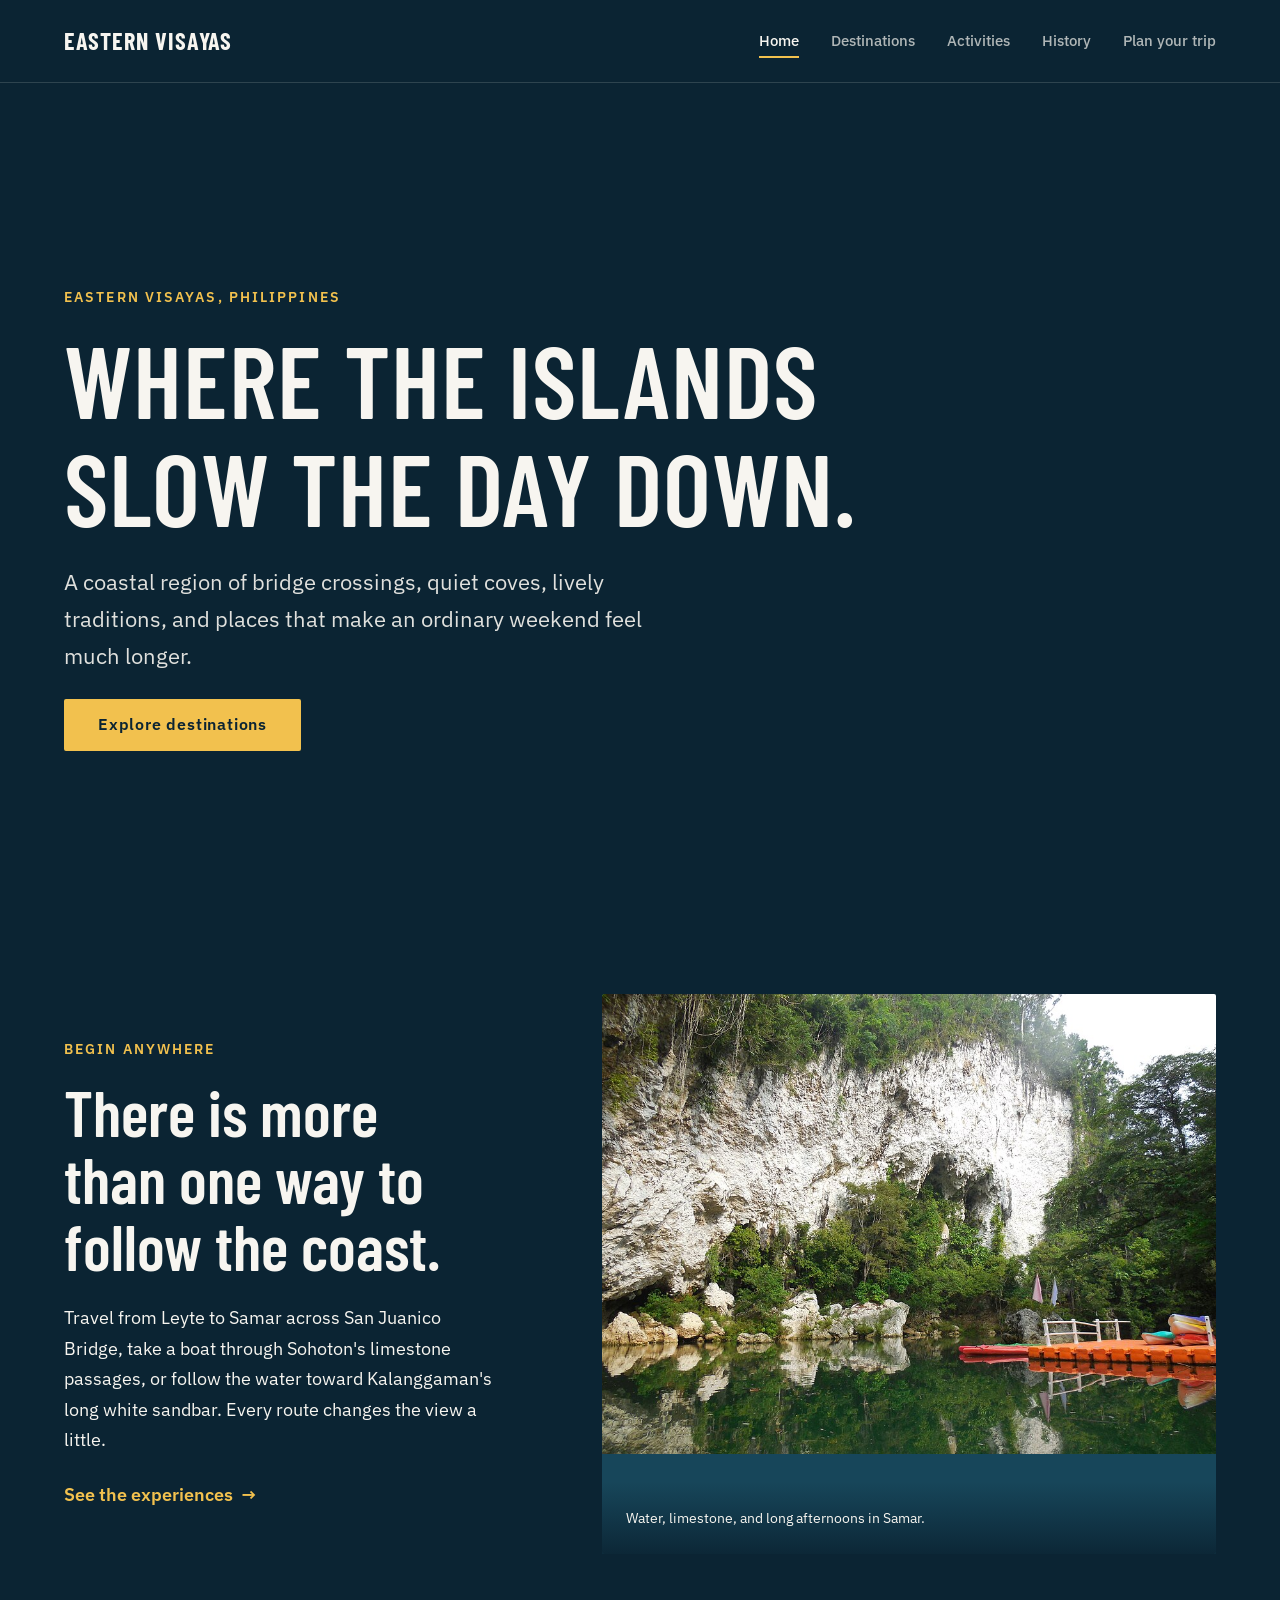
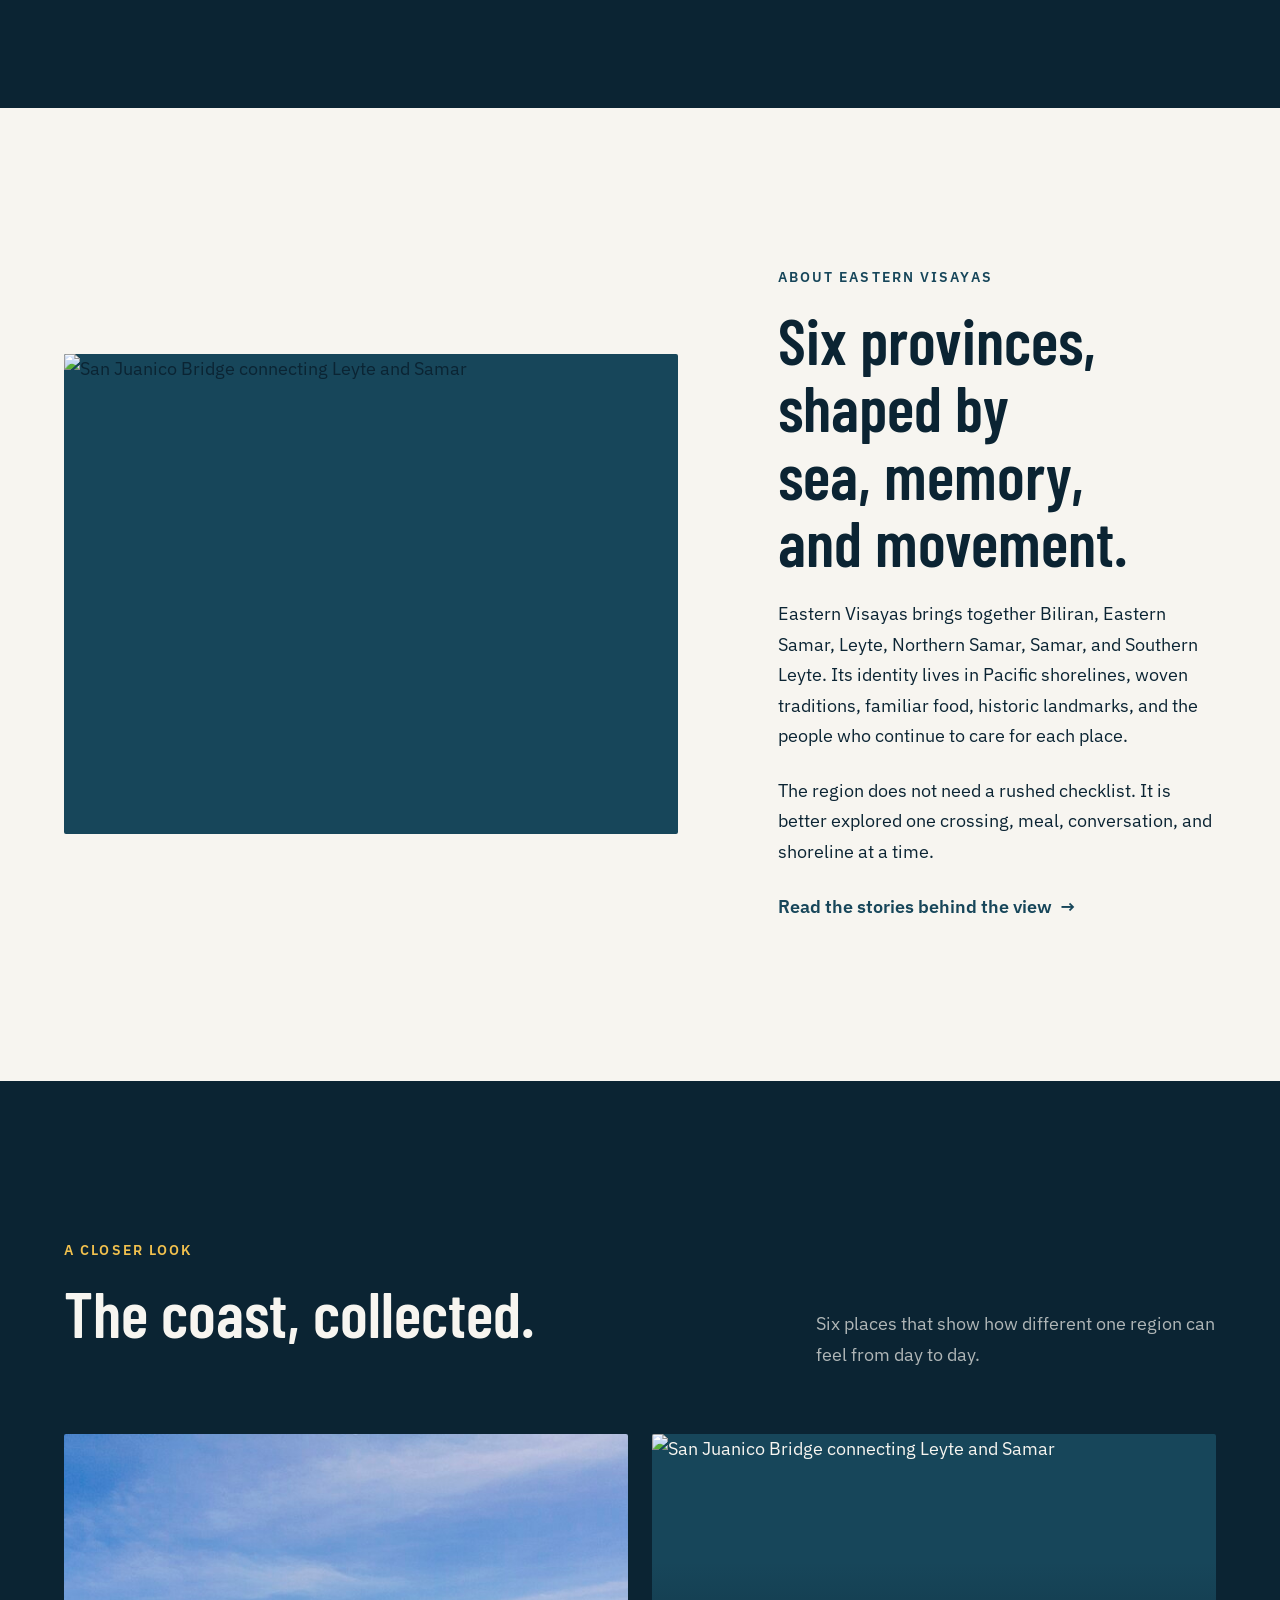
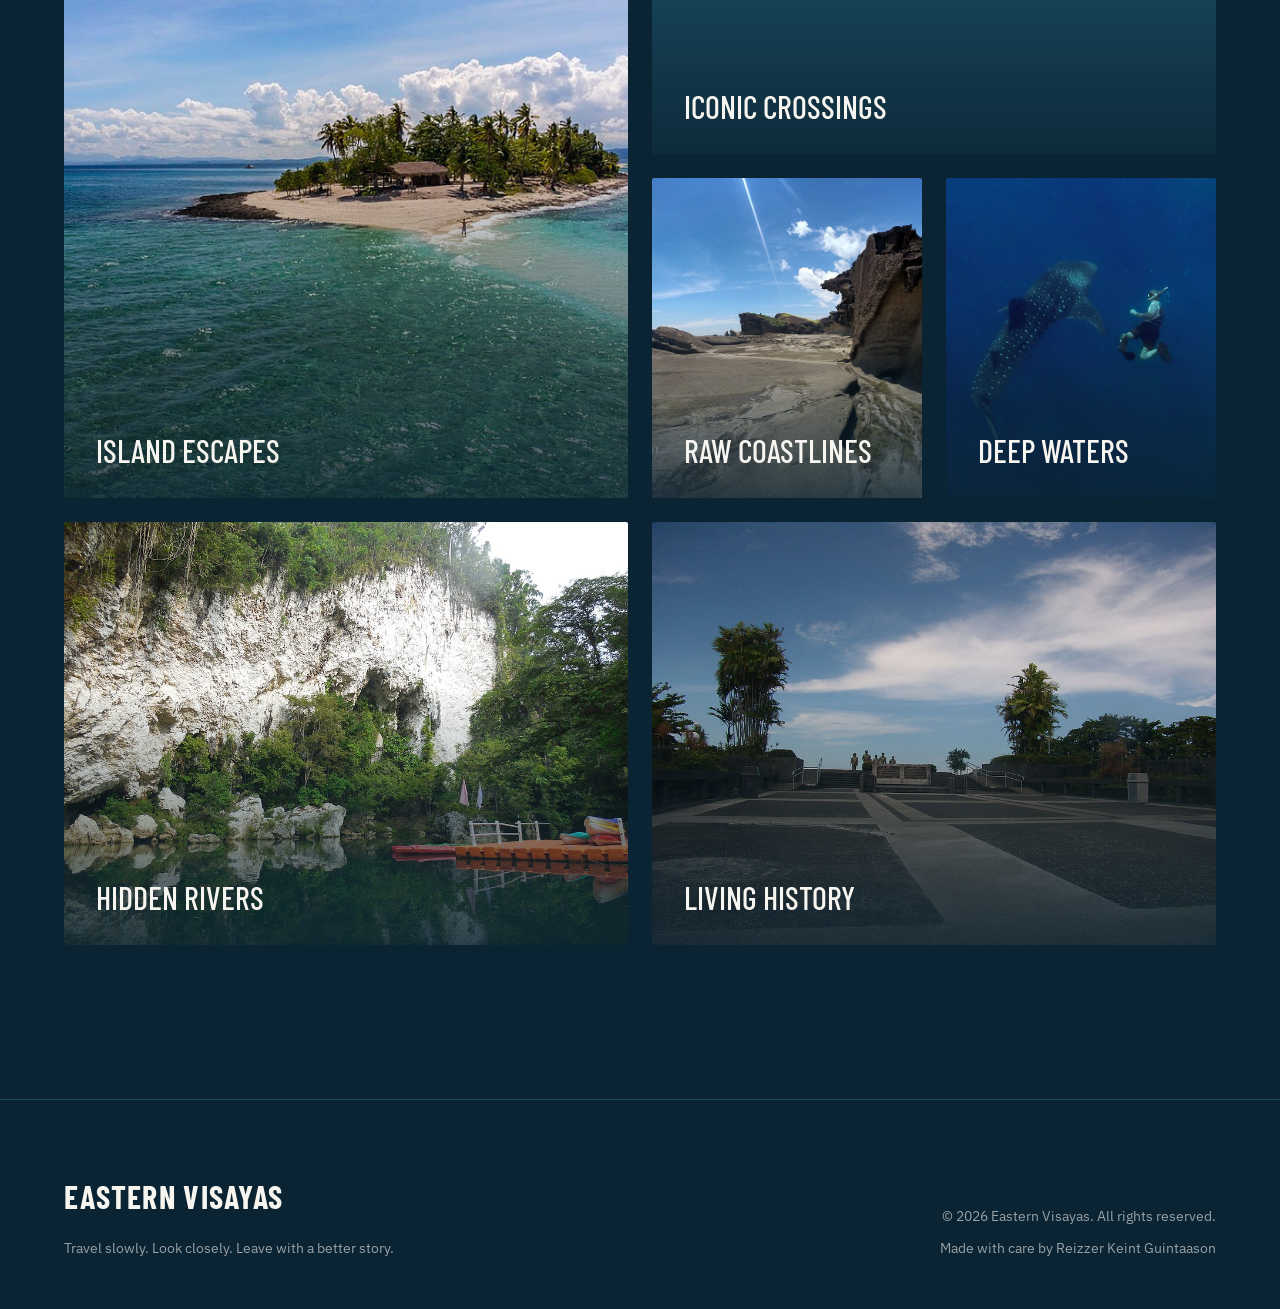
==== commit c600f5fa: "Enhance accessibility and clean up HTML structure Added accessibility features and improved HTML str" ====
--- a/index.html
+++ b/index.html
@@ -1,4 +1,3 @@
-```html
 <!DOCTYPE html>
 <html lang="en">
 <head>
@@ -8,6 +7,11 @@
   <link rel="stylesheet" href="style.css">
 </head>
 <body>
+  <!-- Accessibility: Skip directly to the main content -->
+  <a class="skip-link" href="#main-content">
+    Skip to main content
+  </a>
+
   <header class="site-header">
     <a class="site-brand" href="index.html">Eastern Visayas</a>
     <nav class="main-navigation" aria-label="Main navigation">
@@ -21,32 +25,17 @@
     </nav>
   </header>
 
-  <main>
+  <main id="main-content" tabindex="-1">
     <section class="hero">
-      <video
-        class="hero-media"
-        autoplay
-        muted
-        loop
-        playsinline
-        poster="san-juanico-bridge.jpg"
-        aria-hidden="true"
-      >
-        <source src="Assets/Videos/eastern-visayas-hero.mp4" type="video/mp4">
+      <video class="hero-media" autoplay muted loop playsinline poster="san-juanico-bridge.jpg" aria-hidden="true">
+        <source src="trip-banner.mp4" type="video/mp4">
       </video>
-
       <div class="hero-overlay"></div>
-
       <div class="hero-content content-shell">
         <span class="eyebrow">Eastern Visayas, Philippines</span>
         <h1>Where the islands slow the day down.</h1>
-        <p class="hero-copy">
-          A coastal region of bridge crossings, quiet coves, lively traditions,
-          and places that make an ordinary weekend feel much longer.
-        </p>
-        <a class="button button-primary" href="destinations.html">
-          Explore destinations
-        </a>
+        <p class="hero-copy">A coastal region of bridge crossings, quiet coves, lively traditions, and places that make an ordinary weekend feel much longer.</p>
+        <a class="button button-primary" href="destinations.html">Explore destinations</a>
       </div>
     </section>
 
@@ -55,20 +44,11 @@
         <div class="section-copy">
           <span class="eyebrow">Begin anywhere</span>
           <h2>There is more than one way to follow the coast.</h2>
-          <p>
-            Travel from Leyte to Samar across San Juanico Bridge, take a boat
-            through Sohoton's limestone passages, or follow the water toward
-            Kalanggaman's long white sandbar. Every route changes the view a little.
-          </p>
+          <p>Travel from Leyte to Samar across San Juanico Bridge, take a boat through Sohoton's limestone passages, or follow the water toward Kalanggaman's long white sandbar. Every route changes the view a little.</p>
           <a class="text-link" href="activities.html">See the experiences</a>
         </div>
-
         <figure class="image-panel image-panel-tall">
-          <img
-            src="sohoton-natural-bridge.jpg"
-            alt="Sohoton Natural Bridge surrounded by lush forest in Samar"
-            loading="lazy"
-          >
+          <img src="sohoton-natural-bridge.jpg" alt="Sohoton Natural Bridge surrounded by lush forest in Samar" loading="lazy">
           <figcaption>Water, limestone, and long afternoons in Samar.</figcaption>
         </figure>
       </div>
@@ -77,29 +57,14 @@
     <section class="section section-warm">
       <div class="content-shell two-column about-grid">
         <figure class="image-panel image-panel-wide">
-          <img
-            src="san-juanico-bridge.jpg"
-            alt="San Juanico Bridge connecting Leyte and Samar"
-            loading="lazy"
-          >
+          <img src="san-juanico-bridge.jpg" alt="San Juanico Bridge connecting Leyte and Samar" loading="lazy">
         </figure>
-
         <div class="section-copy">
           <span class="eyebrow">About Eastern Visayas</span>
           <h2>Six provinces, shaped by sea, memory, and movement.</h2>
-          <p>
-            Eastern Visayas brings together Biliran, Eastern Samar, Leyte,
-            Northern Samar, Samar, and Southern Leyte. Its identity lives in
-            Pacific shorelines, woven traditions, familiar food, historic
-            landmarks, and the people who continue to care for each place.
-          </p>
-          <p>
-            The region does not need a rushed checklist. It is better explored
-            one crossing, meal, conversation, and shoreline at a time.
-          </p>
-          <a class="text-link" href="history.html">
-            Read the stories behind the view
-          </a>
+          <p>Eastern Visayas brings together Biliran, Eastern Samar, Leyte, Northern Samar, Samar, and Southern Leyte. Its identity lives in Pacific shorelines, woven traditions, familiar food, historic landmarks, and the people who continue to care for each place.</p>
+          <p>The region does not need a rushed checklist. It is better explored one crossing, meal, conversation, and shoreline at a time.</p>
+          <a class="text-link" href="history.html">Read the stories behind the view</a>
         </div>
       </div>
     </section>
@@ -111,37 +76,30 @@
             <span class="eyebrow">A closer look</span>
             <h2 id="gallery-title">The coast, collected.</h2>
           </div>
-          <p>
-            Six places that show how different one region can feel from day to day.
-          </p>
+          <p>Six places that show how different one region can feel from day to day.</p>
         </div>
-
+        
         <div class="photo-gallery">
           <a class="gallery-tile" href="destinations.html">
             <img src="kalanggaman-island.jpg" alt="White sandbar at Kalanggaman Island" loading="lazy">
             <span>Island Escapes</span>
           </a>
-
           <a class="gallery-tile" href="destinations.html">
             <img src="san-juanico-bridge.jpg" alt="San Juanico Bridge connecting Leyte and Samar" loading="lazy">
             <span>Iconic Crossings</span>
           </a>
-
           <a class="gallery-tile" href="destinations.html">
             <img src="biri-rock-formations.jpg" alt="Biri Island rock formations along the coast" loading="lazy">
             <span>Raw Coastlines</span>
           </a>
-
           <a class="gallery-tile" href="activities.html">
             <img src="sogod-bay-whale-shark.jpg" alt="Whale shark in Sogod Bay" loading="lazy">
             <span>Deep Waters</span>
           </a>
-
           <a class="gallery-tile" href="destinations.html">
             <img src="sohoton-natural-bridge.jpg" alt="Sohoton Natural Bridge in Samar" loading="lazy">
             <span>Hidden Rivers</span>
           </a>
-
           <a class="gallery-tile" href="history.html">
             <img src="macarthur-landing-park.jpg" alt="MacArthur Landing Memorial Park" loading="lazy">
             <span>Living History</span>
@@ -157,7 +115,6 @@
         <a class="site-brand" href="index.html">Eastern Visayas</a>
         <p>Travel slowly. Look closely. Leave with a better story.</p>
       </div>
-
       <div class="footer-meta">
         <p>© 2026 Eastern Visayas. All rights reserved.</p>
         <p>Made with care by Reizzer Keint Guintaason</p>
@@ -166,4 +123,3 @@
   </footer>
 </body>
 </html>
-```
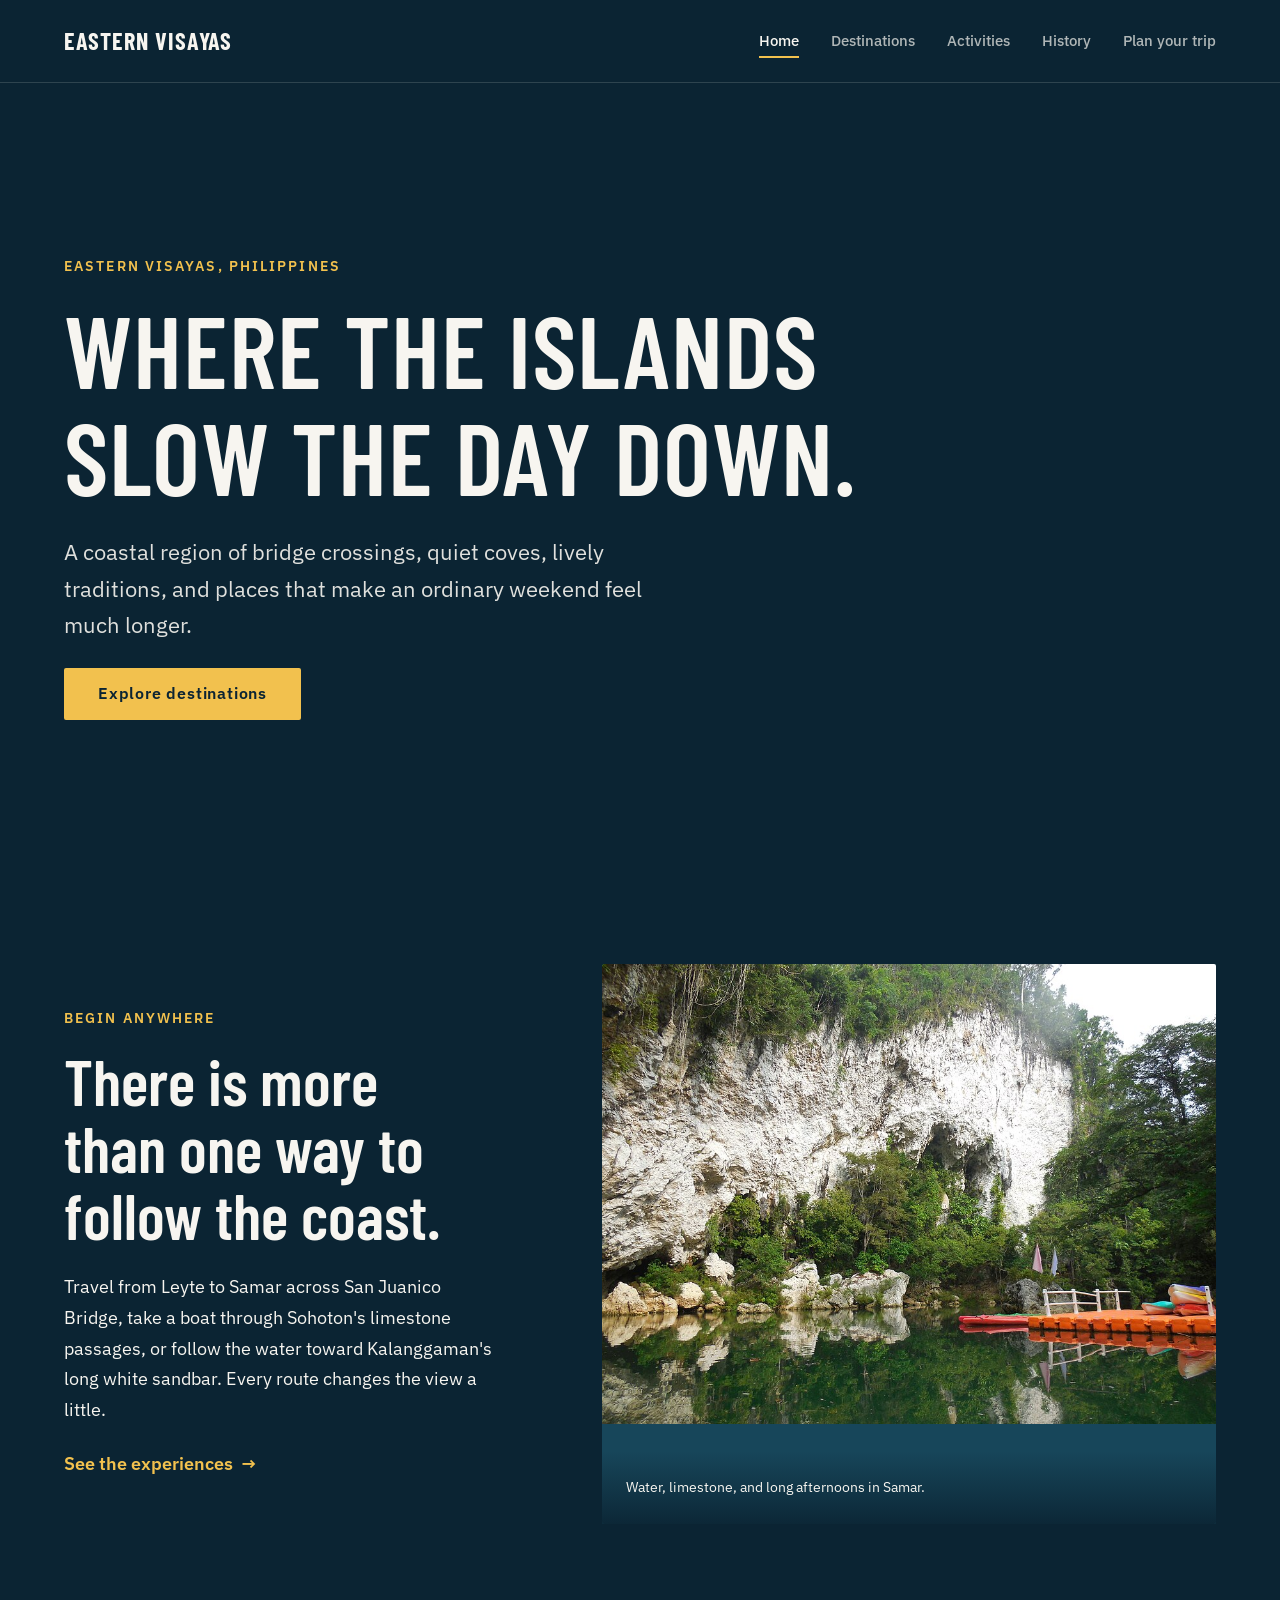
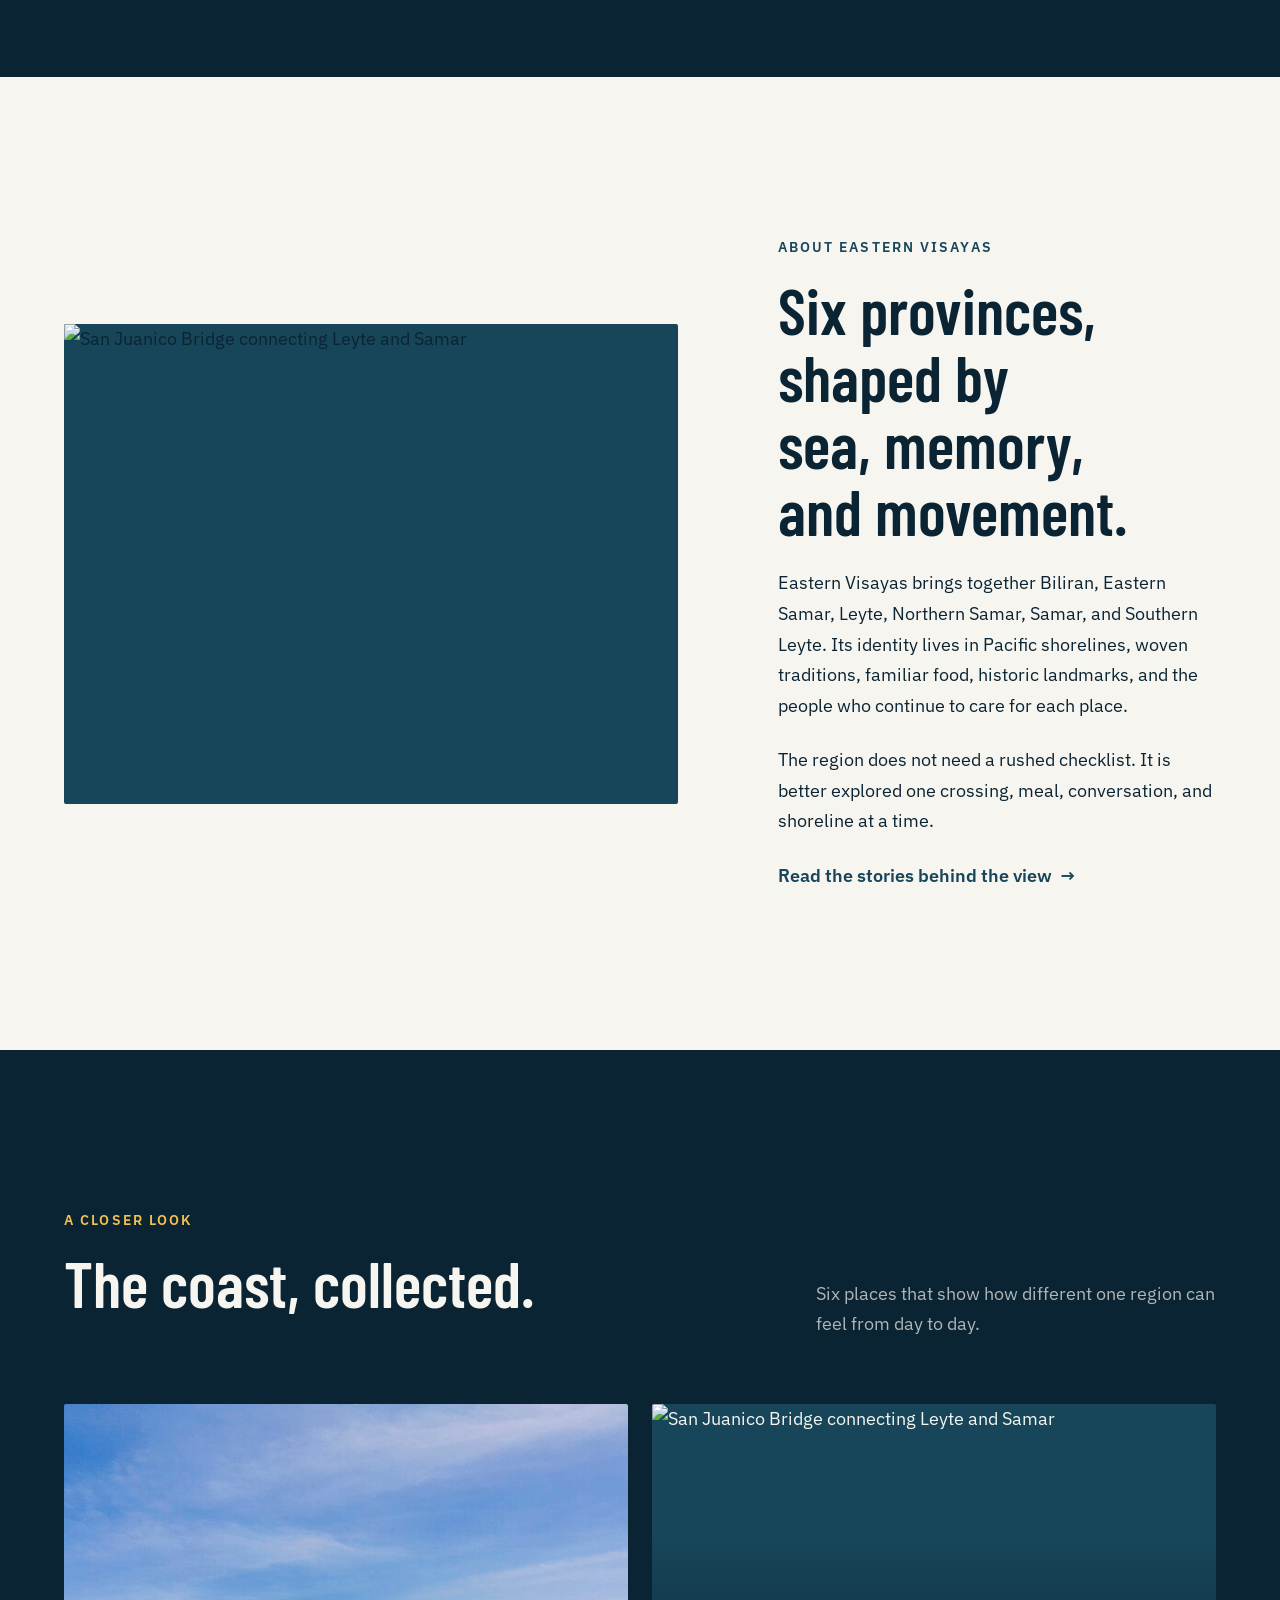
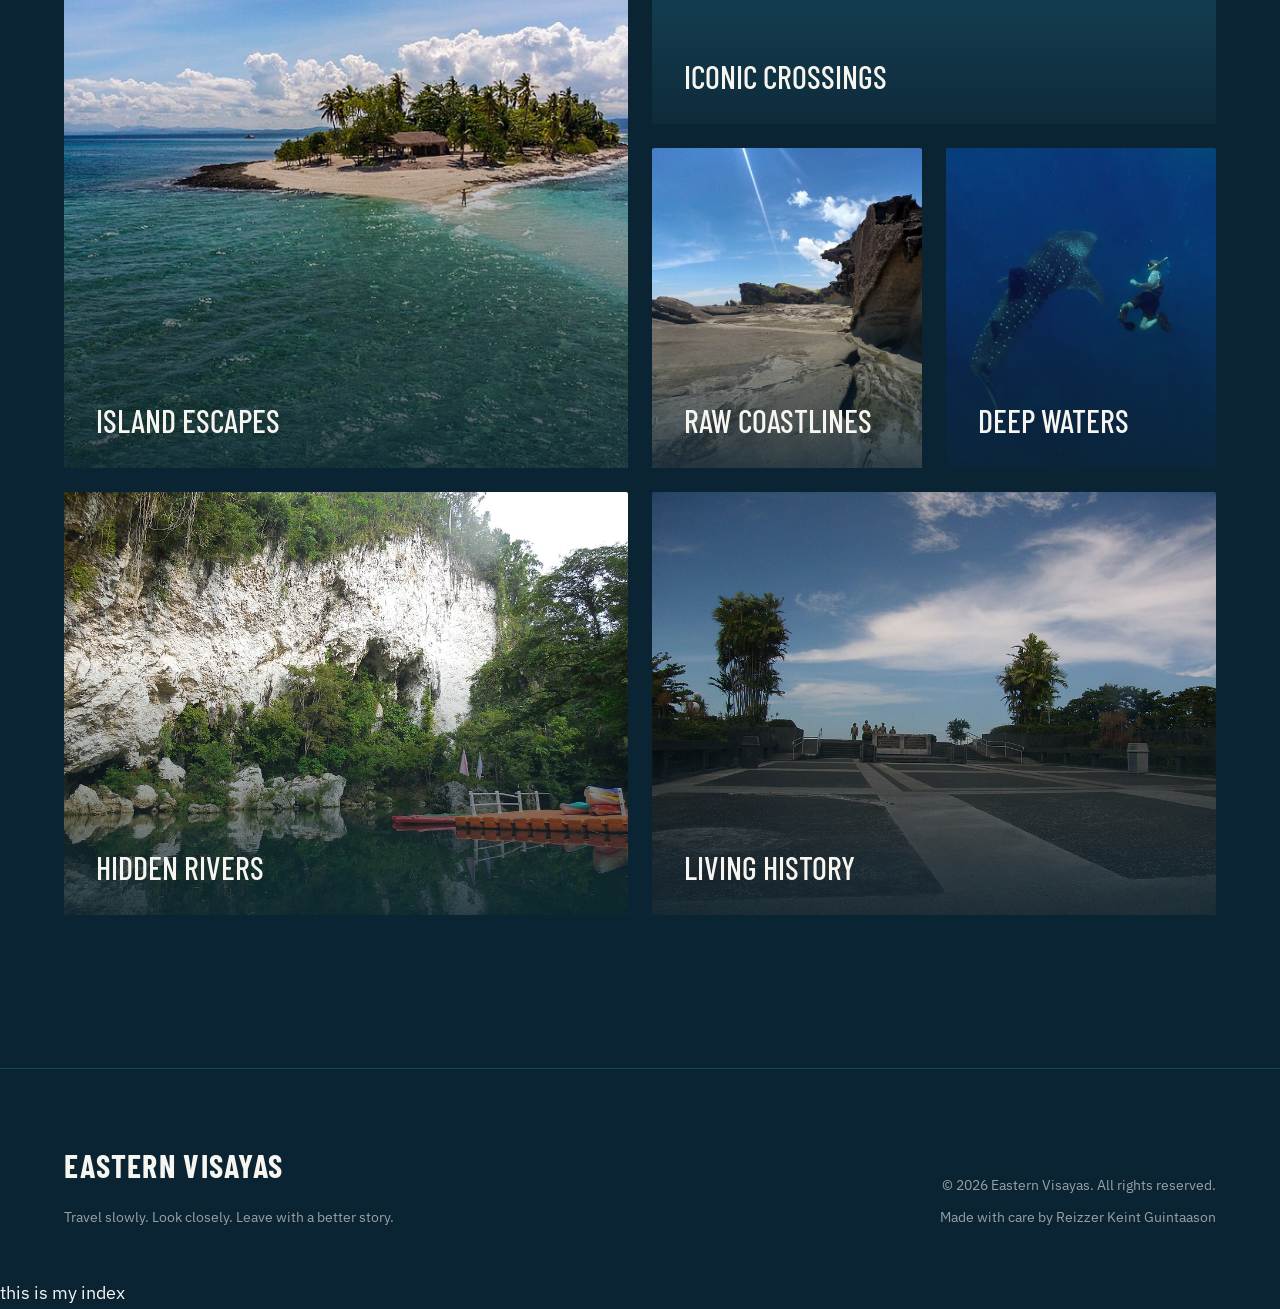
==== commit a74d8689: "Refactor index.html for accessibility and image paths Removed skip link for accessibility and update" ====
--- a/index.html
+++ b/index.html
@@ -7,11 +7,6 @@
   <link rel="stylesheet" href="style.css">
 </head>
 <body>
-  <!-- Accessibility: Skip directly to the main content -->
-  <a class="skip-link" href="#main-content">
-    Skip to main content
-  </a>
-
   <header class="site-header">
     <a class="site-brand" href="index.html">Eastern Visayas</a>
     <nav class="main-navigation" aria-label="Main navigation">
@@ -25,7 +20,7 @@
     </nav>
   </header>
 
-  <main id="main-content" tabindex="-1">
+  <main>
     <section class="hero">
       <video class="hero-media" autoplay muted loop playsinline poster="san-juanico-bridge.jpg" aria-hidden="true">
         <source src="trip-banner.mp4" type="video/mp4">
@@ -122,4 +117,4 @@
     </div>
   </footer>
 </body>
-</html>
+</html> this is my index
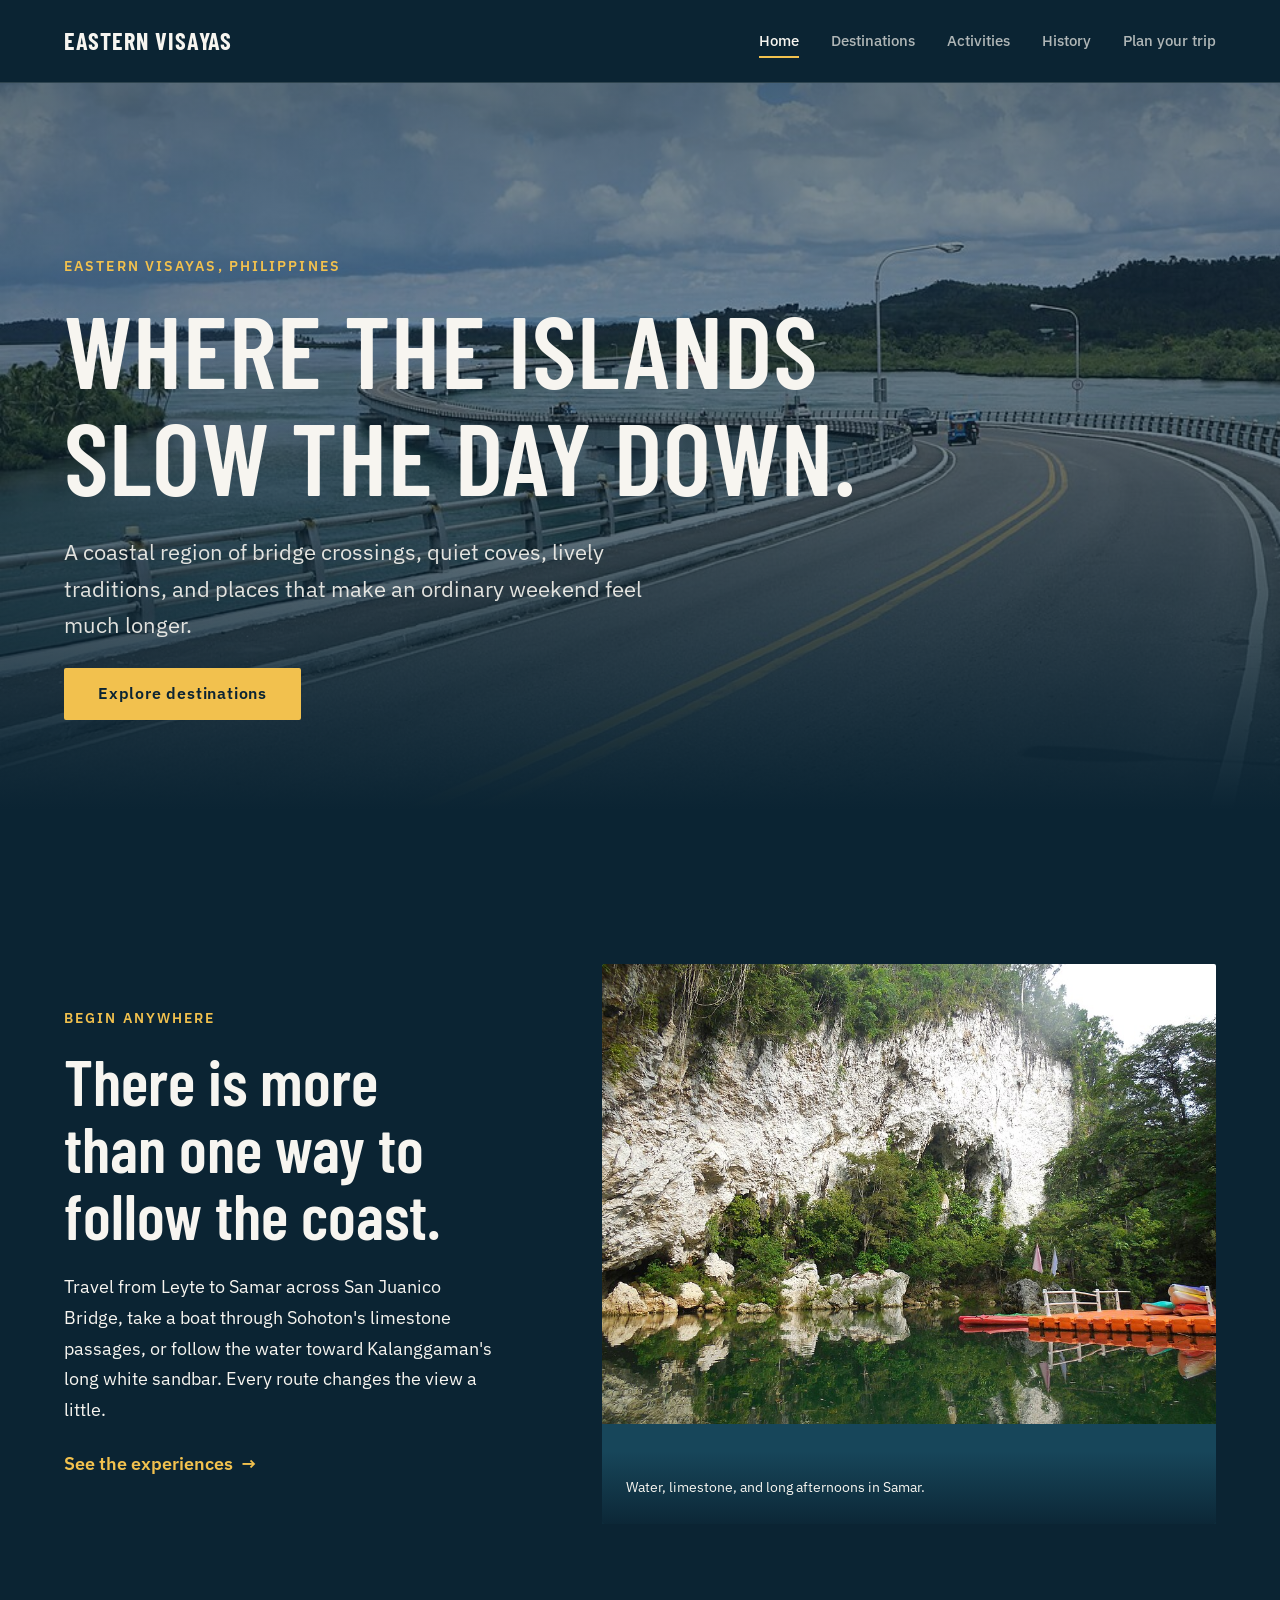
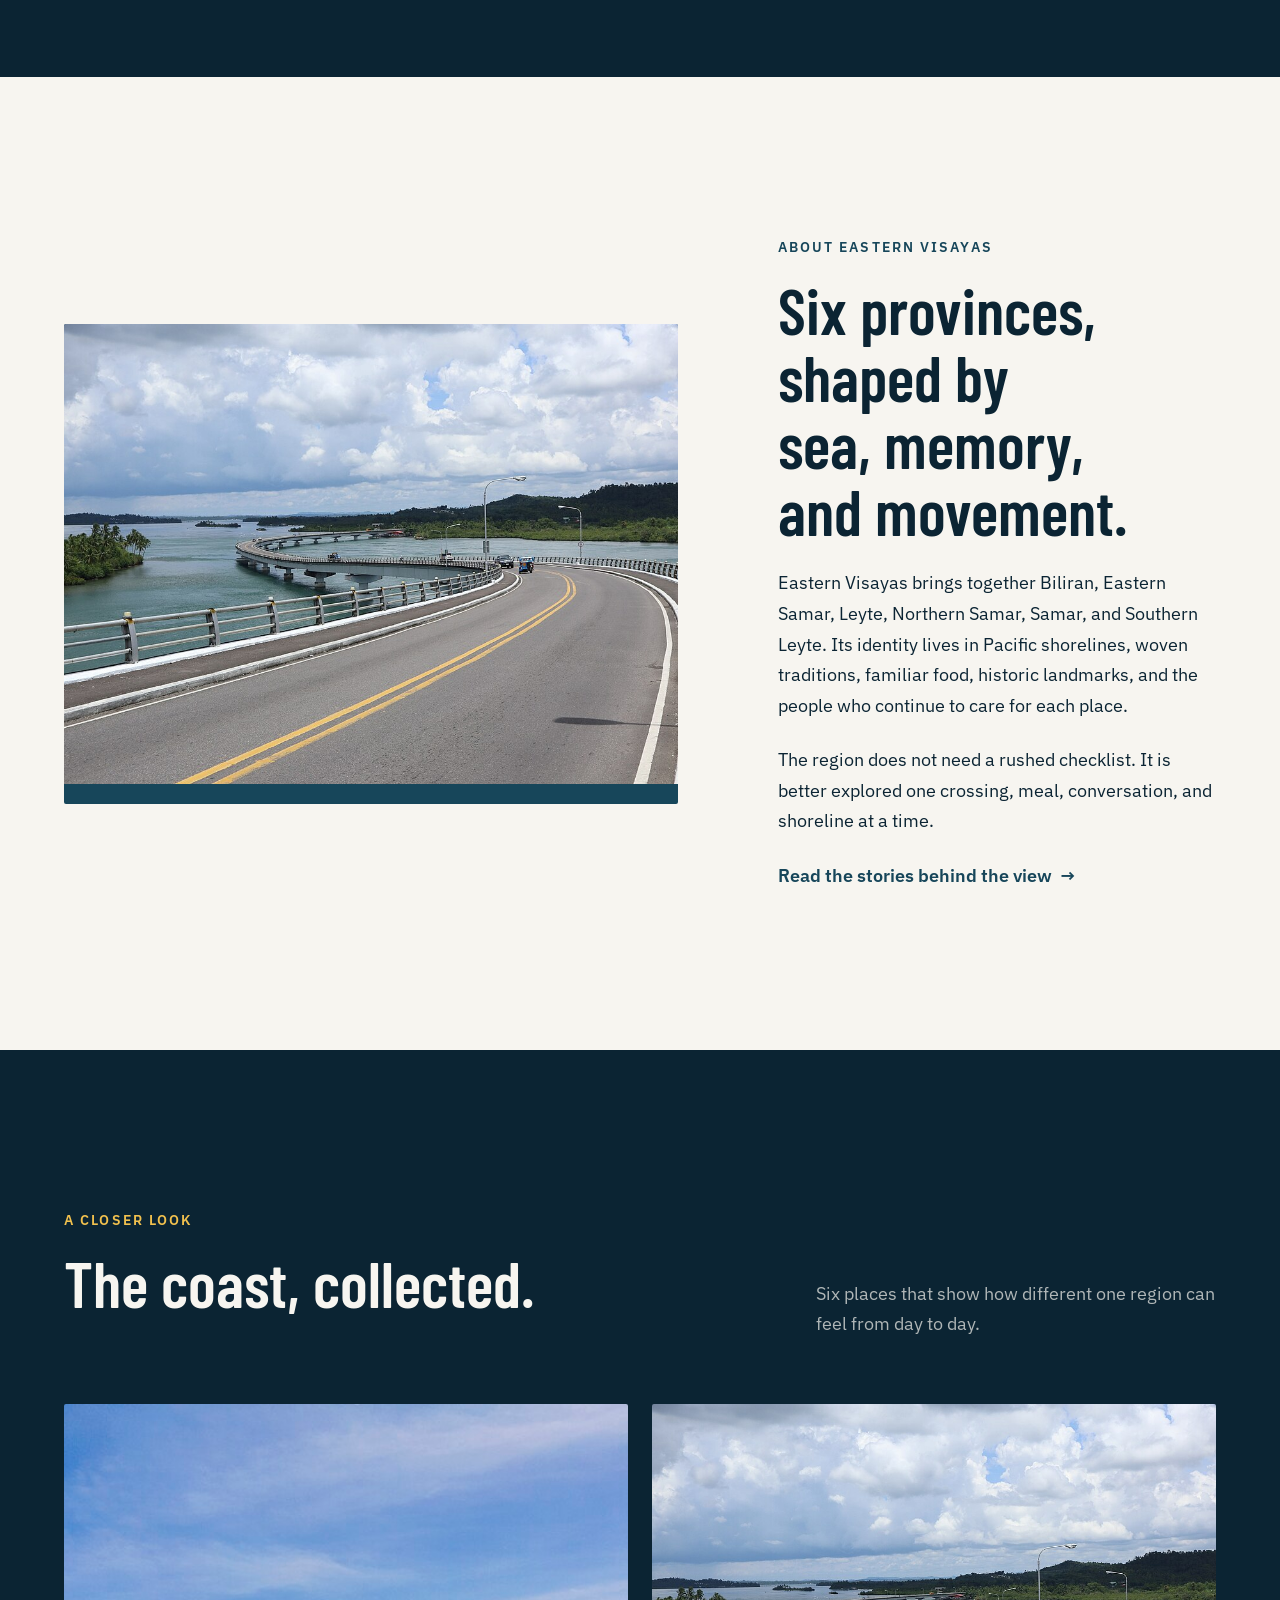
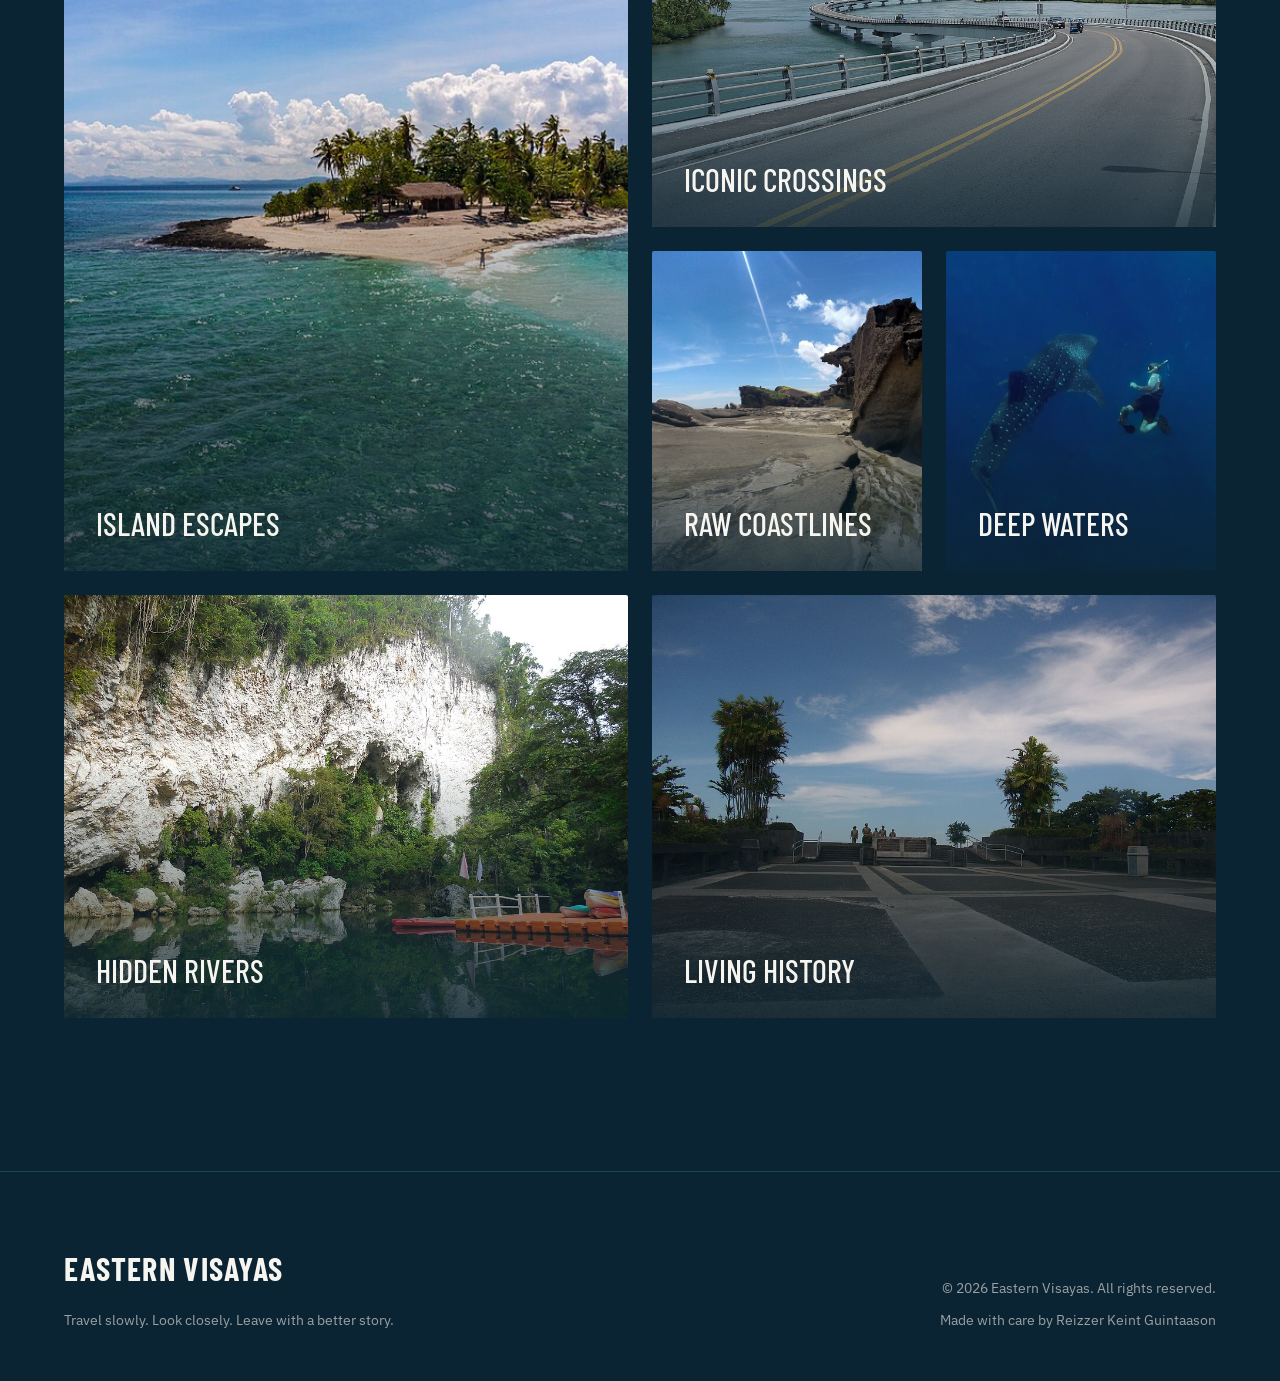
==== commit 077e643d: "Update video poster paths and image sources" ====
--- a/index.html
+++ b/index.html
@@ -4,7 +4,7 @@
   <meta charset="UTF-8">
   <meta name="viewport" content="width=device-width, initial-scale=1.0">
   <title>Eastern Visayas | Islands, Stories, and Sea</title>
-  <link rel="stylesheet" href="style.css">
+  <link rel="stylesheet" href="css/style.css">
 </head>
 <body>
   <header class="site-header">
@@ -22,15 +22,24 @@
 
   <main>
     <section class="hero">
-      <video class="hero-media" autoplay muted loop playsinline poster="san-juanico-bridge.jpg" aria-hidden="true">
-        <source src="trip-banner.mp4" type="video/mp4">
+      <video class="hero-media" autoplay muted loop playsinline
+        poster="Assets/Images/san-juanico-bridge.jpg" aria-hidden="true">
+        <source src="Assets/Videos/eastern-visayas-hero.mp4" type="video/mp4">
       </video>
+
       <div class="hero-overlay"></div>
+
       <div class="hero-content content-shell">
         <span class="eyebrow">Eastern Visayas, Philippines</span>
         <h1>Where the islands slow the day down.</h1>
-        <p class="hero-copy">A coastal region of bridge crossings, quiet coves, lively traditions, and places that make an ordinary weekend feel much longer.</p>
-        <a class="button button-primary" href="destinations.html">Explore destinations</a>
+        <p class="hero-copy">
+          A coastal region of bridge crossings, quiet coves, lively
+          traditions, and places that make an ordinary weekend feel
+          much longer.
+        </p>
+        <a class="button button-primary" href="destinations.html">
+          Explore destinations
+        </a>
       </div>
     </section>
 
@@ -39,12 +48,22 @@
         <div class="section-copy">
           <span class="eyebrow">Begin anywhere</span>
           <h2>There is more than one way to follow the coast.</h2>
-          <p>Travel from Leyte to Samar across San Juanico Bridge, take a boat through Sohoton's limestone passages, or follow the water toward Kalanggaman's long white sandbar. Every route changes the view a little.</p>
+          <p>
+            Travel from Leyte to Samar across San Juanico Bridge,
+            take a boat through Sohoton's limestone passages, or
+            follow the water toward Kalanggaman's long white sandbar.
+            Every route changes the view a little.
+          </p>
           <a class="text-link" href="activities.html">See the experiences</a>
         </div>
+
         <figure class="image-panel image-panel-tall">
-          <img src="sohoton-natural-bridge.jpg" alt="Sohoton Natural Bridge surrounded by lush forest in Samar" loading="lazy">
-          <figcaption>Water, limestone, and long afternoons in Samar.</figcaption>
+          <img src="Assets/Images/sohoton-natural-bridge.jpg"
+            alt="Sohoton Natural Bridge surrounded by lush forest in Samar"
+            loading="lazy">
+          <figcaption>
+            Water, limestone, and long afternoons in Samar.
+          </figcaption>
         </figure>
       </div>
     </section>
@@ -52,14 +71,29 @@
     <section class="section section-warm">
       <div class="content-shell two-column about-grid">
         <figure class="image-panel image-panel-wide">
-          <img src="san-juanico-bridge.jpg" alt="San Juanico Bridge connecting Leyte and Samar" loading="lazy">
+          <img src="Assets/Images/san-juanico-bridge.jpg"
+            alt="San Juanico Bridge connecting Leyte and Samar"
+            loading="lazy">
         </figure>
+
         <div class="section-copy">
           <span class="eyebrow">About Eastern Visayas</span>
           <h2>Six provinces, shaped by sea, memory, and movement.</h2>
-          <p>Eastern Visayas brings together Biliran, Eastern Samar, Leyte, Northern Samar, Samar, and Southern Leyte. Its identity lives in Pacific shorelines, woven traditions, familiar food, historic landmarks, and the people who continue to care for each place.</p>
-          <p>The region does not need a rushed checklist. It is better explored one crossing, meal, conversation, and shoreline at a time.</p>
-          <a class="text-link" href="history.html">Read the stories behind the view</a>
+          <p>
+            Eastern Visayas brings together Biliran, Eastern Samar,
+            Leyte, Northern Samar, Samar, and Southern Leyte. Its
+            identity lives in Pacific shorelines, woven traditions,
+            familiar food, historic landmarks, and the people who
+            continue to care for each place.
+          </p>
+          <p>
+            The region does not need a rushed checklist. It is better
+            explored one crossing, meal, conversation, and shoreline
+            at a time.
+          </p>
+          <a class="text-link" href="history.html">
+            Read the stories behind the view
+          </a>
         </div>
       </div>
     </section>
@@ -71,32 +105,48 @@
             <span class="eyebrow">A closer look</span>
             <h2 id="gallery-title">The coast, collected.</h2>
           </div>
-          <p>Six places that show how different one region can feel from day to day.</p>
+          <p>
+            Six places that show how different one region can feel
+            from day to day.
+          </p>
         </div>
-        
+
         <div class="photo-gallery">
           <a class="gallery-tile" href="destinations.html">
-            <img src="kalanggaman-island.jpg" alt="White sandbar at Kalanggaman Island" loading="lazy">
+            <img src="Assets/Images/kalanggaman-island.jpg"
+              alt="White sandbar at Kalanggaman Island" loading="lazy">
             <span>Island Escapes</span>
           </a>
+
           <a class="gallery-tile" href="destinations.html">
-            <img src="san-juanico-bridge.jpg" alt="San Juanico Bridge connecting Leyte and Samar" loading="lazy">
+            <img src="Assets/Images/san-juanico-bridge.jpg"
+              alt="San Juanico Bridge connecting Leyte and Samar"
+              loading="lazy">
             <span>Iconic Crossings</span>
           </a>
+
           <a class="gallery-tile" href="destinations.html">
-            <img src="biri-rock-formations.jpg" alt="Biri Island rock formations along the coast" loading="lazy">
+            <img src="Assets/Images/biri-rock-formations.jpg"
+              alt="Biri Island rock formations along the coast"
+              loading="lazy">
             <span>Raw Coastlines</span>
           </a>
+
           <a class="gallery-tile" href="activities.html">
-            <img src="sogod-bay-whale-shark.jpg" alt="Whale shark in Sogod Bay" loading="lazy">
+            <img src="Assets/Images/sogod-bay-whale-shark.jpg"
+              alt="Whale shark in Sogod Bay" loading="lazy">
             <span>Deep Waters</span>
           </a>
+
           <a class="gallery-tile" href="destinations.html">
-            <img src="sohoton-natural-bridge.jpg" alt="Sohoton Natural Bridge in Samar" loading="lazy">
+            <img src="Assets/Images/sohoton-natural-bridge.jpg"
+              alt="Sohoton Natural Bridge in Samar" loading="lazy">
             <span>Hidden Rivers</span>
           </a>
+
           <a class="gallery-tile" href="history.html">
-            <img src="macarthur-landing-park.jpg" alt="MacArthur Landing Memorial Park" loading="lazy">
+            <img src="Assets/Images/macarthur-landing-park.jpg"
+              alt="MacArthur Landing Memorial Park" loading="lazy">
             <span>Living History</span>
           </a>
         </div>
@@ -110,6 +160,7 @@
         <a class="site-brand" href="index.html">Eastern Visayas</a>
         <p>Travel slowly. Look closely. Leave with a better story.</p>
       </div>
+
       <div class="footer-meta">
         <p>© 2026 Eastern Visayas. All rights reserved.</p>
         <p>Made with care by Reizzer Keint Guintaason</p>
@@ -117,4 +168,4 @@
     </div>
   </footer>
 </body>
-</html> this is my index
+</html>
--- a/css/style.css
+++ b/css/style.css
@@ -0,0 +1,198 @@
+@import url("https://fonts.googleapis.com/css2?family=Barlow+Condensed:wght@400;500;600;700&family=IBM+Plex+Sans:wght@300;400;500;600&display=swap");
+
+:root {
+  --navy: #0B2433;
+  --ocean-blue: #17465A;
+  --cyan: #A9DCE5;
+  --gold: #F2C14E;
+  --off-white: #F7F5F0;
+  
+  --bg-dark: var(--navy);
+  --text-light: var(--off-white);
+  --bg-light: var(--off-white);
+  --text-dark: var(--navy);
+  
+  --line-light: rgba(247, 245, 240, 0.15);
+  --line-dark: rgba(11, 36, 51, 0.15);
+
+  --heading: "Barlow Condensed", Arial, sans-serif;
+  --body: "IBM Plex Sans", Arial, sans-serif;
+  --shell: 1240px;
+  --gutter: clamp(24px, 5vw, 80px);
+  
+  --ease: cubic-bezier(0.25, 1, 0.5, 1);
+  --transition-fast: 0.25s var(--ease);
+  --transition-slow: 0.6s var(--ease);
+}
+
+*, *::before, *::after { box-sizing: border-box; }
+html { scroll-behavior: smooth; scroll-padding-top: 90px; }
+body {
+  margin: 0; min-width: 320px; overflow-x: hidden;
+  background: var(--bg-dark); color: var(--text-light);
+  font: 400 1.125rem/1.7 var(--body); -webkit-font-smoothing: antialiased;
+}
+img, video { display: block; max-width: 100%; height: auto; }
+a { color: inherit; text-decoration-skip-ink: auto; }
+button, input, textarea { font: inherit; }
+.content-shell { width: min(var(--shell), calc(100% - (var(--gutter) * 2))); margin-inline: auto; }
+.narrow-copy { max-width: 760px; }
+
+h1, h2, h3 { font-family: var(--heading); font-weight: 600; line-height: 1.05; text-wrap: balance; margin: 0 0 24px; }
+h1 { font-size: clamp(3.5rem, 8vw, 7.5rem); letter-spacing: 0.01em; text-transform: uppercase; }
+h2 { font-size: clamp(2.5rem, 5vw, 4.5rem); }
+h3 { font-size: clamp(1.75rem, 3vw, 2.5rem); }
+p { margin: 0 0 24px; }
+.eyebrow { display: inline-block; margin: 0 0 16px; color: var(--gold); font-family: var(--body); font-size: 0.875rem; font-weight: 600; letter-spacing: 0.15em; text-transform: uppercase; }
+.section-warm .eyebrow { color: var(--ocean-blue); }
+
+.site-header { position: fixed; z-index: 100; top: 0; left: 0; width: 100%; display: flex; align-items: center; justify-content: space-between; padding: 24px var(--gutter); background: var(--navy); border-bottom: 1px solid var(--line-light); transition: padding var(--transition-fast); }
+.site-brand { color: var(--off-white); font: 700 1.5rem/1 var(--heading); letter-spacing: 0.04em; text-transform: uppercase; text-decoration: none; }
+.nav-list { display: flex; gap: 32px; margin: 0; padding: 0; list-style: none; }
+.nav-list a { position: relative; display: block; padding: 4px 0; color: rgba(247, 245, 240, 0.7); font-family: var(--body); font-size: 0.95rem; font-weight: 500; text-decoration: none; transition: color var(--transition-fast); }
+.nav-list a::after { content: ""; position: absolute; bottom: 0; left: 0; width: 100%; height: 2px; background: var(--gold); transform: scaleX(0); transform-origin: right; transition: transform var(--transition-fast); }
+.nav-list a:hover, .nav-list a:focus-visible, .nav-list a[aria-current="page"] { color: var(--off-white); outline: none; }
+.nav-list a:hover::after, .nav-list a[aria-current="page"]::after { transform: scaleX(1); transform-origin: left; }
+
+.button { display: inline-flex; align-items: center; justify-content: center; min-height: 52px; padding: 0 32px; font-family: var(--body); font-size: 1rem; font-weight: 600; letter-spacing: 0.05em; text-decoration: none; border-radius: 2px; transition: background var(--transition-fast), transform var(--transition-fast); }
+.button-primary { background: var(--gold); color: var(--navy); border: 2px solid var(--gold); }
+.button-primary:hover, .button-primary:focus-visible { background: transparent; color: var(--gold); transform: translateY(-2px); }
+.button-secondary { background: transparent; color: var(--off-white); border: 2px solid var(--off-white); }
+.button-secondary:hover, .button-secondary:focus-visible { background: var(--off-white); color: var(--navy); transform: translateY(-2px); }
+.text-link { display: inline-flex; align-items: center; gap: 8px; color: var(--gold); font-weight: 600; text-decoration: none; padding-bottom: 4px; border-bottom: 1px solid transparent; transition: all var(--transition-fast); }
+.text-link::after { content: "→"; transition: transform var(--transition-fast); }
+.text-link:hover, .text-link:focus-visible { border-bottom-color: var(--gold); }
+.text-link:hover::after { transform: translateX(4px); }
+.section-warm .text-link { color: var(--ocean-blue); }
+.section-warm .text-link:hover { border-bottom-color: var(--ocean-blue); }
+
+@keyframes textMaskReveal { 0% { opacity: 0; clip-path: polygon(0 100%, 100% 100%, 100% 100%, 0 100%); transform: translateY(40px); } 100% { opacity: 1; clip-path: polygon(0 -20%, 100% -20%, 100% 120%, 0 120%); transform: translateY(0); } }
+@keyframes fadeUp { 0% { opacity: 0; transform: translateY(20px); } 100% { opacity: 1; transform: translateY(0); } }
+
+.hero { position: relative; isolation: isolate; min-height: 90svh; display: grid; align-items: end; overflow: hidden; padding-top: 100px; }
+.page-hero { min-height: 65svh; }
+.hero-media { position: absolute; z-index: -2; inset: 0; width: 100%; height: 100%; object-fit: cover; }
+.hero-overlay { position: absolute; z-index: -1; inset: 0; background: linear-gradient(0deg, var(--navy) 0%, rgba(11, 36, 51, 0.4) 60%, rgba(11, 36, 51, 0.7) 100%); }
+.hero-content { padding-bottom: clamp(60px, 10vh, 120px); }
+.hero-copy { max-width: 600px; margin-top: 24px; color: rgba(247, 245, 240, 0.9); font-size: clamp(1.125rem, 2vw, 1.35rem); }
+.hero-content .eyebrow { animation: textMaskReveal 0.8s cubic-bezier(0.16, 1, 0.3, 1) 0.2s both; }
+.hero-content h1 { animation: textMaskReveal 1s cubic-bezier(0.16, 1, 0.3, 1) 0.4s both; }
+.hero-content .hero-copy { animation: fadeUp 1s cubic-bezier(0.16, 1, 0.3, 1) 0.6s both; }
+.hero-content .button { animation: fadeUp 1s cubic-bezier(0.16, 1, 0.3, 1) 0.8s both; }
+
+.section { position: relative; padding: clamp(80px, 12vw, 160px) 0; }
+.section-warm { background: var(--bg-light); color: var(--text-dark); }
+.section-warm h1, .section-warm h2, .section-warm h3 { color: var(--text-dark); }
+.two-column { display: grid; grid-template-columns: 1fr 1fr; gap: clamp(48px, 8vw, 100px); align-items: center; }
+.explore-grid { grid-template-columns: 5fr 7fr; }
+.about-grid { grid-template-columns: 7fr 5fr; }
+
+.image-panel { margin: 0; position: relative; overflow: hidden; background: var(--ocean-blue); border-radius: 2px; }
+.image-panel img { width: 100%; height: 100%; object-fit: cover; transition: transform 1.2s cubic-bezier(0.25, 1, 0.5, 1); }
+.image-panel:hover img { transform: scale(1.04); }
+.image-panel-tall { min-height: 560px; }
+.image-panel-wide { min-height: 480px; }
+.image-panel figcaption { position: absolute; bottom: 0; left: 0; width: 100%; padding: 24px; color: var(--off-white); background: linear-gradient(0deg, rgba(11, 36, 51, 0.9), transparent); font-size: 0.9rem; }
+.section-heading-row { display: flex; align-items: flex-end; justify-content: space-between; gap: 40px; margin-bottom: 64px; }
+.section-heading-row > div { max-width: 700px; }
+.section-heading-row > p { max-width: 400px; margin: 0; color: rgba(247, 245, 240, 0.7); }
+
+.photo-gallery { display: grid; grid-template-columns: repeat(4, 1fr); gap: 24px; }
+.gallery-tile { position: relative; min-height: 320px; overflow: hidden; color: var(--off-white); text-decoration: none; background: var(--ocean-blue); border-radius: 2px; }
+.photo-gallery .gallery-tile:nth-child(1) { grid-column: 1 / 3; grid-row: 1 / 3; min-height: 100%; }
+.photo-gallery .gallery-tile:nth-child(2) { grid-column: 3 / 5; }
+.photo-gallery .gallery-tile:nth-child(3) { grid-column: 3 / 4; }
+.photo-gallery .gallery-tile:nth-child(4) { grid-column: 4 / 5; }
+.photo-gallery .gallery-tile:nth-child(5) { grid-column: 1 / 3; }
+.photo-gallery .gallery-tile:nth-child(6) { grid-column: 3 / 5; }
+.gallery-tile img { width: 100%; height: 100%; object-fit: cover; transition: transform var(--transition-slow); }
+.gallery-tile::after { content: ""; position: absolute; inset: 0; background: linear-gradient(0deg, var(--navy), transparent 60%); opacity: 0.8; transition: opacity var(--transition-fast); }
+.gallery-tile span { position: absolute; z-index: 1; bottom: 32px; left: 32px; font: 500 2rem/1 var(--heading); text-transform: uppercase; transition: color var(--transition-fast); }
+.gallery-tile:hover img, .gallery-tile:focus-visible img { transform: scale(1.05); }
+.gallery-tile:hover::after { opacity: 0.95; }
+.gallery-tile:hover span, .gallery-tile:focus-visible span { color: var(--gold); }
+.gallery-tile:focus-visible { outline: 3px solid var(--cyan); outline-offset: 4px; }
+
+.destination-list .content-shell { display: flex; flex-direction: column; gap: clamp(80px, 12vw, 140px); }
+.destination-feature { display: grid; grid-template-columns: 6fr 5fr; align-items: center; gap: 40px; }
+.destination-feature.reverse { grid-template-columns: 5fr 6fr; }
+.destination-feature img { width: 100%; height: 520px; object-fit: cover; box-shadow: 0 20px 40px rgba(0,0,0,0.3); }
+.destination-feature.reverse img { order: 2; }
+.destination-copy { padding: 48px; background: var(--ocean-blue); border-left: 4px solid var(--gold); }
+.destination-feature.reverse .destination-copy { border-left: none; border-right: 4px solid var(--gold); }
+.destination-copy p:not(.eyebrow) { color: rgba(247, 245, 240, 0.8); }
+
+.activity-grid { display: grid; grid-template-columns: repeat(2, 1fr); gap: clamp(40px, 6vw, 80px); }
+.activity-feature { display: flex; flex-direction: column; background: var(--ocean-blue); border: 1px solid var(--line-light); transition: transform 0.4s cubic-bezier(0.16, 1, 0.3, 1), box-shadow 0.4s ease; }
+.activity-feature:hover { transform: translateY(-8px); box-shadow: 0 20px 40px rgba(0, 0, 0, 0.4); border-color: var(--cyan); }
+.activity-feature img { width: 100%; height: 340px; object-fit: cover; }
+.activity-feature > div { padding: 40px; }
+.activity-feature ul { list-style: none; padding: 0; margin: 0; border-top: 1px solid var(--line-light); }
+.activity-feature li { padding: 16px 0; border-bottom: 1px solid var(--line-light); color: rgba(247, 245, 240, 0.8); font-size: 0.95rem; }
+
+/* REVERTED CLEAN HISTORY */
+.history-page { padding: clamp(60px, 8vw, 100px) 0; }
+.history-opening { max-width: 800px; margin-bottom: 80px; }
+.archive-route { position: relative; display: grid; gap: 80px; padding-left: clamp(40px, 8vw, 120px); }
+.archive-route-line { position: absolute; top: 0; bottom: 0; left: 20px; width: 2px; background: var(--ocean-blue); }
+.archive-entry { position: relative; display: grid; grid-template-columns: minmax(0, 1fr); gap: 24px; }
+.archive-marker { position: sticky; top: 120px; z-index: 10; width: 20px; height: 20px; background: var(--navy); border: 4px solid var(--gold); border-radius: 50%; margin-left: calc(-1 * clamp(40px, 8vw, 120px) + 11px); }
+.archive-marker strong { position: absolute; top: -8px; left: 40px; color: var(--gold); font-family: var(--heading); font-size: 2.5rem; line-height: 1; text-shadow: 0 4px 12px rgba(11, 36, 51, 0.5); }
+.archive-entry-content { max-width: 760px; padding-top: 40px; }
+.archive-type { color: var(--cyan); font-size: 0.85rem; font-weight: 600; text-transform: uppercase; letter-spacing: 0.1em; margin-bottom: 16px; }
+.archive-image { width: 100%; height: 420px; object-fit: cover; margin: 32px 0; border-bottom: 4px solid var(--ocean-blue); }
+.archive-note { background: var(--ocean-blue); padding: 32px; margin-top: 32px; border-left: 4px solid var(--cyan); }
+.archive-note span { display: block; color: var(--cyan); font-size: 0.85rem; font-weight: 600; text-transform: uppercase; margin-bottom: 8px; }
+.archive-note p { margin: 0; font-size: 1.25rem; font-weight: 500; }
+
+.trip-opening { text-align: center; max-width: 760px; margin: 0 auto; padding: clamp(80px, 12vw, 140px) 0; }
+.trip-itinerary-section { padding-bottom: clamp(80px, 12vw, 140px); }
+.table-wrapper { overflow-x: auto; }
+.itinerary-table { width: 100%; min-width: 760px; border-collapse: collapse; }
+.itinerary-table th, .itinerary-table td { padding: 32px 24px; text-align: left; vertical-align: top; border-bottom: 1px solid var(--line-light); }
+.itinerary-table thead th { color: var(--cyan); font-family: var(--body); font-size: 0.9rem; text-transform: uppercase; letter-spacing: 0.1em; border-bottom: 2px solid var(--ocean-blue); }
+.itinerary-table tbody th { color: var(--gold); font-family: var(--heading); font-size: 2rem; font-weight: 500; width: 15%; }
+.itinerary-table td { color: rgba(247, 245, 240, 0.85); width: 28%; }
+.trip-form-section { background: var(--ocean-blue); padding: clamp(60px, 8vw, 100px); }
+.trip-form-intro { margin-bottom: 48px; }
+.contact-form { display: grid; grid-template-columns: 1fr 1fr; gap: 32px; }
+.form-group { display: flex; flex-direction: column; }
+.form-group-wide { grid-column: 1 / -1; }
+.form-label { color: var(--cyan); font-size: 0.875rem; font-weight: 600; text-transform: uppercase; letter-spacing: 0.05em; margin-bottom: 12px; }
+.form-input { width: 100%; padding: 16px; background: var(--navy); color: var(--off-white); border: 1px solid var(--line-light); border-radius: 2px; transition: border-color var(--transition-fast); }
+.form-input:focus { outline: none; border-color: var(--gold); box-shadow: 0 0 0 1px var(--gold); }
+.form-textarea { resize: vertical; min-height: 120px; }
+.form-button { justify-self: start; padding: 16px 40px; background: var(--gold); color: var(--navy); font-family: var(--body); font-weight: 600; font-size: 1rem; letter-spacing: 0.05em; border: none; cursor: pointer; transition: background var(--transition-fast), transform var(--transition-fast); }
+.form-button:hover, .form-button:focus-visible { background: var(--off-white); transform: translateY(-2px); }
+
+.site-footer { padding: 80px 0 40px; background: var(--navy); border-top: 1px solid var(--ocean-blue); }
+.footer-grid { display: flex; justify-content: space-between; align-items: flex-end; gap: 40px; }
+.site-footer .site-brand { display: inline-block; margin-bottom: 24px; font-size: 2rem; color: var(--off-white); }
+.site-footer p { margin: 0 0 8px; color: rgba(247, 245, 240, 0.6); font-size: 0.9rem; }
+.footer-meta { text-align: right; }
+
+@media (max-width: 992px) {
+  .two-column, .explore-grid, .about-grid, .destination-feature, .destination-feature.reverse { grid-template-columns: 1fr; gap: 40px; }
+  .destination-feature.reverse img { order: 0; }
+  .image-panel-tall, .image-panel-wide { min-height: 400px; }
+  .destination-feature img { height: 400px; }
+  .photo-gallery { grid-template-columns: repeat(2, 1fr); }
+  .photo-gallery .gallery-tile:nth-child(1) { grid-column: 1 / 3; grid-row: auto; min-height: 400px; }
+  .photo-gallery .gallery-tile:nth-child(2) { grid-column: 1 / 3; }
+  .photo-gallery .gallery-tile:nth-child(3) { grid-column: 1 / 2; }
+  .photo-gallery .gallery-tile:nth-child(4) { grid-column: 2 / 3; }
+  .photo-gallery .gallery-tile:nth-child(5) { grid-column: 1 / 3; }
+  .photo-gallery .gallery-tile:nth-child(6) { grid-column: 1 / 3; }
+  .section-heading-row { flex-direction: column; align-items: flex-start; gap: 24px; }
+}
+
+@media (max-width: 768px) {
+  .site-header { flex-direction: column; align-items: flex-start; padding: 20px var(--gutter); gap: 16px; }
+  .nav-list { width: 100%; overflow-x: auto; padding-bottom: 8px; gap: 24px; }
+  .activity-grid { grid-template-columns: 1fr; }
+  .archive-route { padding-left: 60px; }
+  .archive-marker { left: -49px; }
+  .contact-form { grid-template-columns: 1fr; }
+  .footer-grid { flex-direction: column; align-items: flex-start; }
+  .footer-meta { text-align: left; }
+}
